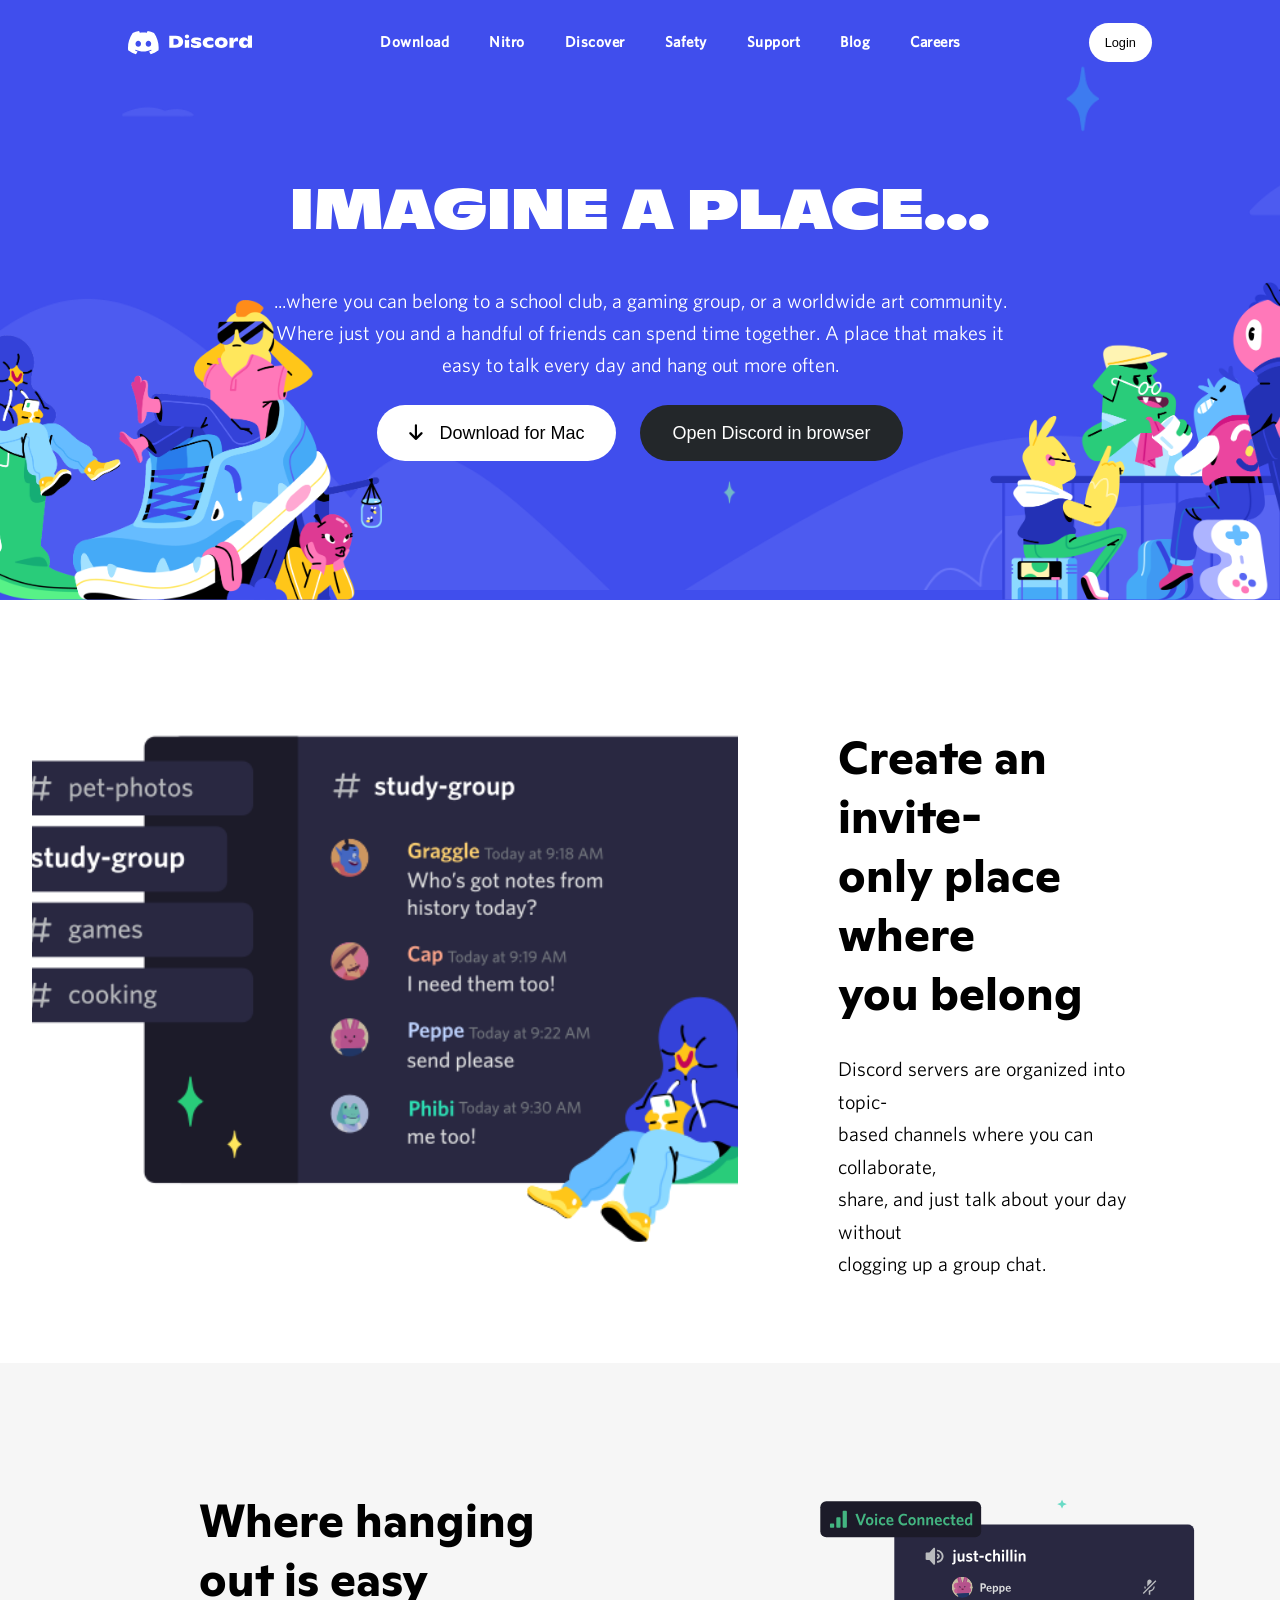
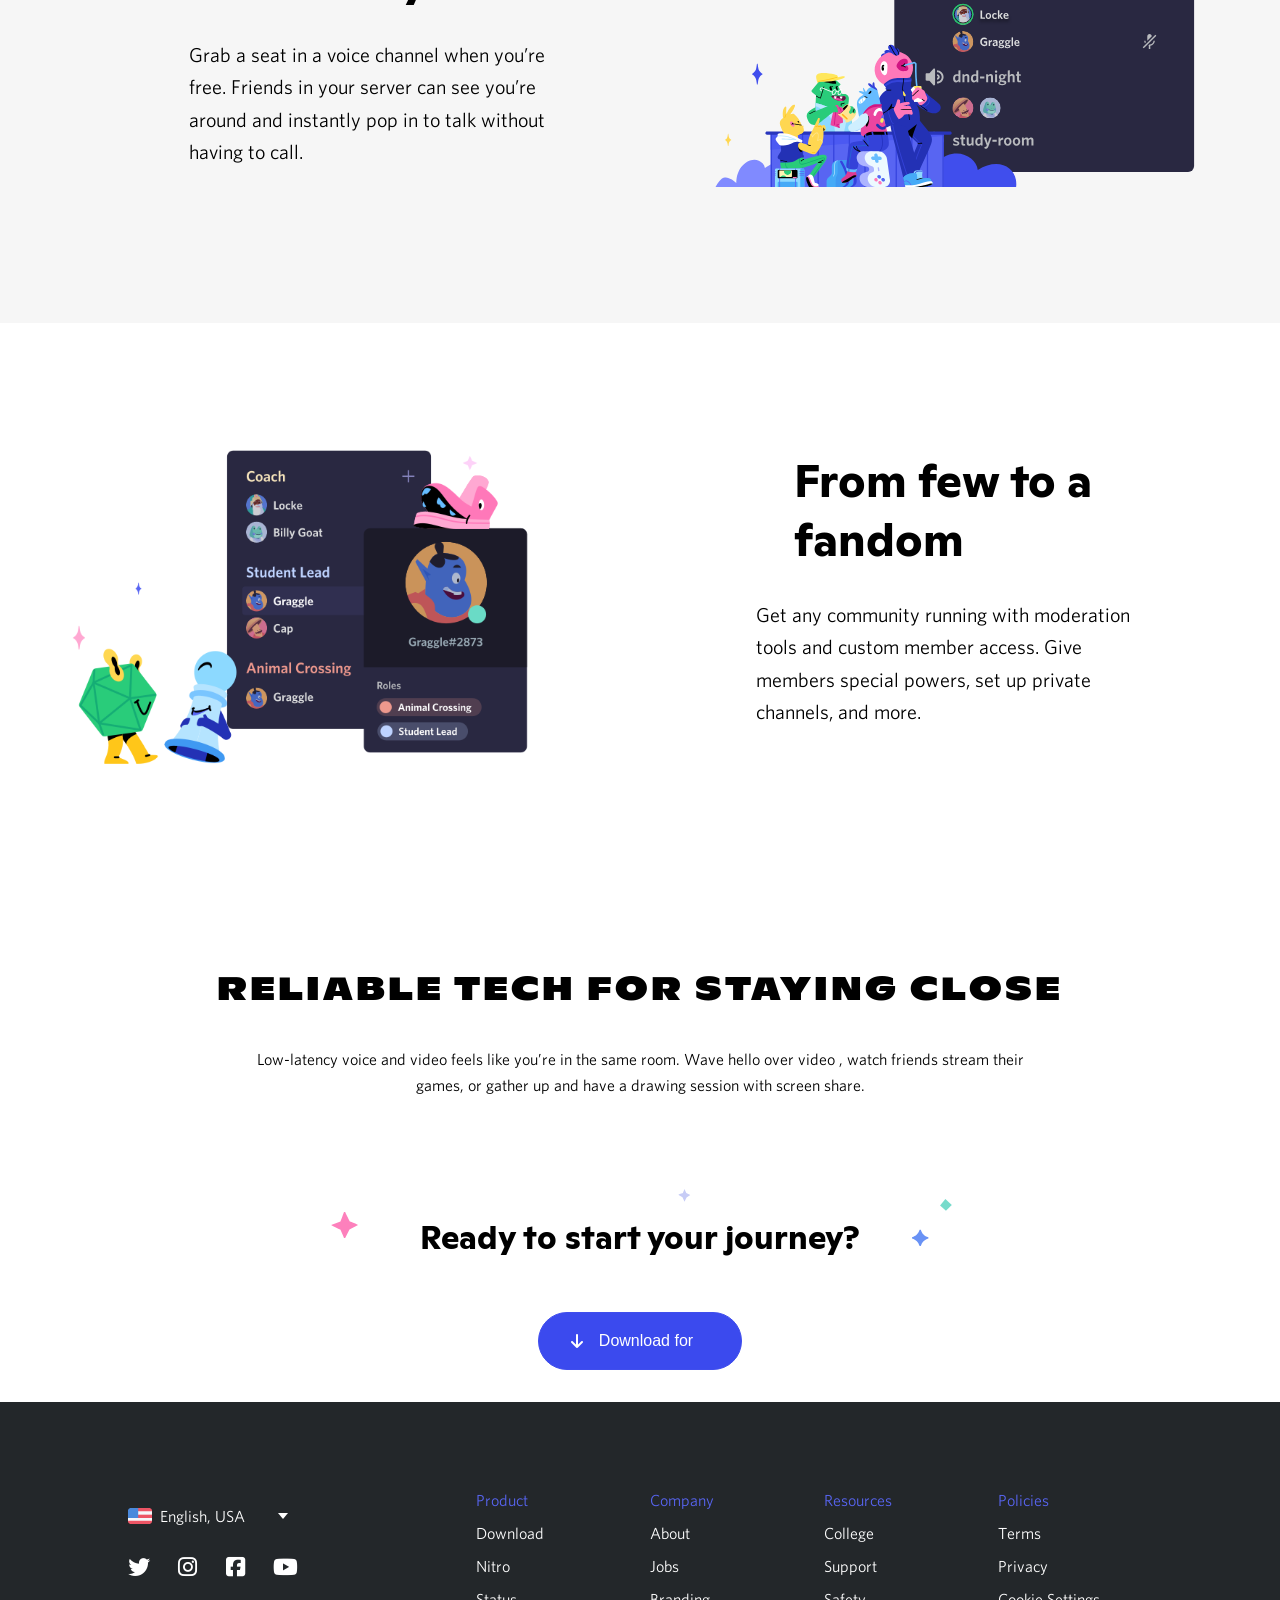
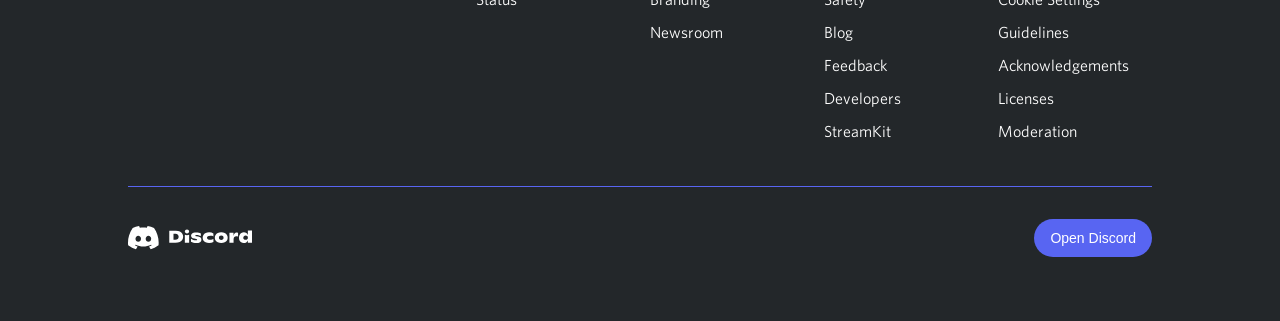
==== Discord-223193/index.html @ d3353022 "Add files via upload" ====
<!DOCTYPE html>
<html lang="es">
  <head>
    <meta charset="UTF-8" />
    <meta http-equiv="X-UA-Compatible" content="IE=edge" />
    <meta name="viewport" content="width=device-width, initial-scale=1.0" />
    <link rel="stylesheet" href="./css/style.css" />
    <link rel="stylesheet" href="./css/responsive.css" />
    <link rel="icon" href="./img/favicon.ico?v=2" />
    <link
      rel="stylesheet"
      href="https://cdnjs.cloudflare.com/ajax/libs/font-awesome/6.2.0/css/all.min.css"
      integrity="sha512-xh6O/CkQoPOWDdYTDqeRdPCVd1SpvCA9XXcUnZS2FmJNp1coAFzvtCN9BmamE+4aHK8yyUHUSCcJHgXloTyT2A=="
      crossorigin="anonymous"
      referrerpolicy="no-referrer"
    />
    <link
      rel="stylesheet"
      href="https://cdnjs.cloudflare.com/ajax/libs/animate.css/4.1.1/animate.min.css"
    />
    <link
      href="https://fonts.googleapis.com/icon?family=Material+Icons"
      rel="stylesheet"  
    />
    <title>Discord | Your Place to Talk and Hang Out</title>
  </head>

  <body>
    <div class="container">
      <nav class="navbar display-flex">
        <div class="logo">
          <svg width="124" height="34" viewBox="0 0 124 34" class="logo-3oeRIY">
            <g fill="white">
              <path
                d="M26.0015 6.9529C24.0021 6.03845 21.8787 5.37198 19.6623 5C19.3833 5.48048 19.0733 6.13144 18.8563 6.64292C16.4989 6.30193 14.1585 6.30193 11.8336 6.64292C11.6166 6.13144 11.2911 5.48048 11.0276 5C8.79575 5.37198 6.67235 6.03845 4.6869 6.9529C0.672601 12.8736 -0.41235 18.6548 0.130124 24.3585C2.79599 26.2959 5.36889 27.4739 7.89682 28.2489C8.51679 27.4119 9.07477 26.5129 9.55525 25.5675C8.64079 25.2265 7.77283 24.808 6.93587 24.312C7.15286 24.1571 7.36986 23.9866 7.57135 23.8161C12.6241 26.1255 18.0969 26.1255 23.0876 23.8161C23.3046 23.9866 23.5061 24.1571 23.7231 24.312C22.8861 24.808 22.0182 25.2265 21.1037 25.5675C21.5842 26.5129 22.1422 27.4119 22.7621 28.2489C25.2885 27.4739 27.8769 26.2959 30.5288 24.3585C31.1952 17.7559 29.4733 12.0212 26.0015 6.9529ZM10.2527 20.8402C8.73376 20.8402 7.49382 19.4608 7.49382 17.7714C7.49382 16.082 8.70276 14.7025 10.2527 14.7025C11.7871 14.7025 13.0425 16.082 13.0115 17.7714C13.0115 19.4608 11.7871 20.8402 10.2527 20.8402ZM20.4373 20.8402C18.9183 20.8402 17.6768 19.4608 17.6768 17.7714C17.6768 16.082 18.8873 14.7025 20.4373 14.7025C21.9717 14.7025 23.2271 16.082 23.1961 17.7714C23.1961 19.4608 21.9872 20.8402 20.4373 20.8402Z"
              ></path>
              <path
                d="M41.2697 9.86615H47.8585C49.4394 9.86615 50.7878 10.1141 51.8883 10.6101C52.9887 11.1061 53.8102 11.7881 54.3527 12.6715C54.8951 13.555 55.1741 14.5624 55.1741 15.7094C55.1741 16.8253 54.8952 17.8328 54.3217 18.7472C53.7482 19.6462 52.8803 20.3746 51.7178 20.9016C50.5554 21.4286 49.1139 21.6921 47.3935 21.6921H41.2697V9.86615ZM47.316 18.6852C48.3854 18.6852 49.2069 18.4217 49.7804 17.8793C50.3539 17.3523 50.6484 16.6083 50.6484 15.6939C50.6484 14.8414 50.3849 14.1594 49.8734 13.648C49.3619 13.1365 48.587 12.873 47.5485 12.873H45.4871V18.6852H47.316Z"
              ></path>
              <path
                d="M65.4362 21.6774C64.5217 21.4449 63.7003 21.1039 62.9718 20.6389V17.8335C63.5298 18.2675 64.2582 18.6085 65.1882 18.8875C66.1181 19.1665 67.0171 19.306 67.8851 19.306C68.288 19.306 68.598 19.2595 68.7995 19.151C69.001 19.0425 69.1095 18.9185 69.1095 18.7635C69.1095 18.593 69.0475 18.4535 68.939 18.345C68.8305 18.2365 68.6135 18.1435 68.288 18.0505L66.2576 17.6011C65.0952 17.3376 64.2737 16.9501 63.7777 16.4851C63.2818 16.0201 63.0493 15.3847 63.0493 14.6097C63.0493 13.9587 63.2663 13.3853 63.6847 12.9048C64.1187 12.4243 64.7232 12.0523 65.5137 11.7888C66.3041 11.5254 67.2186 11.3859 68.288 11.3859C69.2335 11.3859 70.1014 11.4789 70.8919 11.6959C71.6823 11.8973 72.3333 12.1608 72.8448 12.4708V15.1212C72.3178 14.8112 71.6979 14.5632 71.0159 14.3772C70.3184 14.1912 69.6055 14.0982 68.877 14.0982C67.823 14.0982 67.2961 14.2842 67.2961 14.6407C67.2961 14.8112 67.3736 14.9352 67.5441 15.0282C67.7146 15.1212 68.009 15.1987 68.443 15.2917L70.1324 15.6017C71.2329 15.7876 72.0543 16.1286 72.5968 16.6091C73.1393 17.0896 73.4028 17.787 73.4028 18.7325C73.4028 19.7555 72.9533 20.5769 72.0543 21.1659C71.1554 21.7704 69.8844 22.0648 68.2415 22.0648C67.2806 22.0338 66.3506 21.9098 65.4362 21.6774Z"
              ></path>
              <path
                d="M77.5891 21.3213C76.6281 20.8408 75.8842 20.2054 75.4037 19.3994C74.9077 18.5934 74.6752 17.679 74.6752 16.656C74.6752 15.6486 74.9232 14.7341 75.4347 13.9437C75.9462 13.1377 76.6901 12.5177 77.6666 12.0528C78.643 11.6033 79.821 11.3708 81.1849 11.3708C82.8743 11.3708 84.2693 11.7273 85.3852 12.4402V15.5246C84.9977 15.2611 84.5328 15.0286 84.0058 14.8736C83.4788 14.7031 82.9208 14.6256 82.3319 14.6256C81.2779 14.6256 80.472 14.8116 79.8675 15.1991C79.2785 15.5866 78.984 16.0826 78.984 16.7025C78.984 17.307 79.263 17.803 79.852 18.1905C80.4254 18.5779 81.2624 18.7794 82.3474 18.7794C82.9053 18.7794 83.4633 18.7019 84.0058 18.5314C84.5483 18.3609 85.0287 18.175 85.4162 17.927V20.9183C84.1762 21.6623 82.7348 22.0343 81.1074 22.0343C79.728 22.0343 78.5655 21.7863 77.5891 21.3213Z"
              ></path>
              <path
                d="M89.8041 21.3213C88.8276 20.8408 88.0837 20.2054 87.5722 19.3839C87.0607 18.5624 86.7972 17.648 86.7972 16.625C86.7972 15.6176 87.0607 14.7031 87.5722 13.9127C88.0837 13.1222 88.8276 12.5022 89.7886 12.0528C90.7495 11.6033 91.9119 11.3708 93.2464 11.3708C94.5794 11.3708 95.7418 11.5878 96.7028 12.0528C97.6637 12.5022 98.4077 13.1222 98.9192 13.9127C99.4306 14.7031 99.6786 15.6021 99.6786 16.625C99.6786 17.6325 99.4306 18.5624 98.9192 19.3839C98.4077 20.2054 97.6792 20.8563 96.7028 21.3213C95.7263 21.7863 94.5794 22.0343 93.2464 22.0343C91.9274 22.0343 90.7805 21.7863 89.8041 21.3213ZM94.9358 18.3299C95.3388 17.927 95.5558 17.369 95.5558 16.7025C95.5558 16.0206 95.3543 15.4936 94.9358 15.0906C94.5174 14.6876 93.9594 14.4861 93.2619 14.4861C92.5335 14.4861 91.9739 14.6876 91.5555 15.0906C91.1525 15.4936 90.9355 16.0206 90.9355 16.7025C90.9355 17.3845 91.137 17.927 91.5555 18.3299C91.9739 18.7484 92.5335 18.9499 93.2619 18.9499C93.9594 18.9344 94.5329 18.7329 94.9358 18.3299Z"
              ></path>
              <path
                d="M110.048 11.9901V15.6325C109.614 15.3535 109.056 15.214 108.374 15.214C107.475 15.214 106.777 15.493 106.297 16.0354C105.816 16.5779 105.568 17.4304 105.568 18.5773V21.6772H101.43V11.8196H105.491V14.966C105.708 13.819 106.08 12.9666 106.576 12.4241C107.072 11.8816 107.723 11.5872 108.513 11.5872C109.102 11.5872 109.614 11.7267 110.048 11.9901Z"
              ></path>
              <path
                d="M124 9.52563V21.6925H119.862V19.4761C119.505 20.3131 118.978 20.9486 118.265 21.3825C117.551 21.8165 116.667 22.0335 115.613 22.0335C114.683 22.0335 113.862 21.801 113.164 21.3515C112.467 20.9021 111.925 20.2666 111.553 19.4761C111.181 18.6702 110.995 17.7712 110.995 16.7793C110.979 15.7408 111.181 14.8109 111.599 13.9894C112.002 13.168 112.591 12.5325 113.335 12.0675C114.079 11.6025 114.931 11.37 115.892 11.37C117.861 11.37 119.18 12.2225 119.862 13.9429V9.52563H124ZM119.242 18.2517C119.66 17.8487 119.877 17.3062 119.877 16.6553C119.877 16.0198 119.676 15.5083 119.257 15.1209C118.839 14.7334 118.281 14.5319 117.582 14.5319C116.884 14.5319 116.326 14.7334 115.908 15.1364C115.489 15.5393 115.288 16.0508 115.288 16.7018C115.288 17.3527 115.489 17.8642 115.908 18.2672C116.326 18.6702 116.869 18.8717 117.566 18.8717C118.265 18.8717 118.823 18.6702 119.242 18.2517Z"
              ></path>
              <path
                d="M58.9885 12.4091C60.1772 12.4091 61.1429 11.5416 61.1429 10.4717C61.1429 9.40164 60.1772 8.5343 58.9885 8.5343C57.7981 8.5343 56.8341 9.40164 56.8341 10.4717C56.8341 11.5416 57.7981 12.4091 58.9885 12.4091Z"
              ></path>
              <path
                d="M61.1429 13.741C59.8254 14.3144 58.1825 14.3299 56.8341 13.741V21.6921H61.1429V13.741Z"
              ></path>
            </g>
          </svg>
        </div>

        <div class="menu">
          <div class="display-flex space-between for-mobile"></div>
        </div>

        <div>
          <ul>
            <li><a href="">Download</a></li>
            <li><a href="">Nitro</a></li>
            <li><a href="">Discover</a></li>
            <li><a href="">Safety</a></li>
            <li><a href="./pages/support.html">Support</a></li>
            <li><a href="">Blog</a></li>
            <li><a href="">Careers</a></li>
          </ul>
        </div>

        <div class="wrapper">
          <a class="" href="https://discord.com/login">
            <button class="discord">Login</button></a
          >
        </div>
      </nav>

      <div class="section1">
        <h1>IMAGINE A PLACE...</h1>
        <i class="fa-arrow-down-to-bracket"></i>

        <p style="align-content: flex-end">
          ...where you can belong to a school club, a gaming group, or a
          worldwide art community. Where just you and a handful of friends can
          spend time together. A place that makes it easy to talk every day and
          hang out more often.
        </p>
        <div class="buttons">
          <button class="download-button main-btn">
            <i class="fa-solid fa-arrow-down"></i> Download for Mac
          </button>
          <a href="https://discord.com/app">
            <button class="browser-button">Open Discord in browser</button>
          </a>
        </div>

        <div class="shoe">
          <img src="./img/left.png" alt="" />
        </div>
        <div class="dino">
          <img src="./img/friends.png" alt="" />
        </div>
      </div>
    </div>

    <div class="container2 wow animate__animated animate__fadeInUp">
      <div id="studygroup">
        <img src="./img/container2.png" alt="" />
        <div></div>
        <div class="box2">
          <h2>
            Create an invite- <br />
            only place where <br />
            you belong
          </h2>
          <p>
            Discord servers are organized into topic- <br />
            based channels where you can collaborate, <br />
            share, and just talk about your day without <br />
            clogging up a group chat.
          </p>
        </div>
      </div>
    </div>

    <div class="container3" id="hang-out">
      <div id="studygroup">
        <div class="box2 wow animate__animated animate__fadeInUp">
          <h2>
            Where hanging <br />
            out is easy
          </h2>
          <p>
            Grab a seat in a voice channel when you’re <br />
            free. Friends in your server can see you’re <br />
            around and instantly pop in to talk without <br />
            having to call.
          </p>
        </div>
        <div  class="container2 wow animate__animated animate__fadeInUp">
          <img src="./img/container3.svg" alt="" />
        </div>
      </div>
    </div>



    <div class="container4">

      <div id="studygroup">
  <div class="container2 wow animate__animated animate__fadeInUp">
        <img src="./img/container4.png" alt="" />
      </div>
      <div class="box2 wow animate__animated animate__fadeInUp">
        <h2>
          From few to a <br />
          fandom
        </h2>
        <p>
          Get any community running with moderation <br />
          tools and custom member access. Give <br />
          members special powers, set up private <br />
          channels, and more.
        </p>
      </div>
      </div>
    
    </div>
    <div class="container5">
      <div class="box5 wow animate__animated animate__fadeInUp">
        <h1>RELIABLE TECH FOR STAYING CLOSE</h1>
        <p>
          Low-latency voice and video feels like you’re in the same room. Wave
          hello over video , watch friends stream their<br />
          games, or gather up and have a drawing session with screen share.
        </p>
        <img src="./img/container5.svg" alt="" />
      </div>
      <div class="box6">
        <div class="stars-container">
          <img src="./img/stars1.svg" />
        </div>
        <h1>Ready to start your journey?</h1>
        <button class="download-button bottom-btn" onclick="download(Name)">
          <i class="fa-solid fa-arrow-down"></i> Download for
          <span class="deviceName"></span>
        </button>
      </div>
    </div>

    <!-- Footer -->
    <!-------------------------------------------------------------->
    <footer>
      <div class="footer-nav">
        <div class="socials">
          <div class="dropdown">
            <div class="select">
              <span class="selected"
                ><img src="img/Flag-logo.png" />English, USA</span
              >
              <div class="caret"></div>
            </div>
            <ul class="menu">
              <li value="Bulgarian">
                <img src="img/country-icon/bulgaria.png" />български
              </li>
              <li value="Czech">
                <img src="img/country-icon/chez.png" />Čeština
              </li>
              <li value="Danish">
                <img src="img/country-icon/denmark.png" />Dansk
              </li>
              <li value="German">
                <img src="img/country-icon/germany.png" />Deutsch
              </li>
              <li value="Greek">
                <img src="img/country-icon/greece.png" />Ελληνικά
              </li>
              <li value="English" class="active">
                <img src="img/Flag-logo.png" />English, USA
              </li>
              <li value="Spanish">
                <img src="img/country-icon/spain.png" />Español
              </li>
              <li value="Finnish">
                <img src="img/country-icon/finland.png" />Suomi
              </li>
              <li value="French">
                <img src="img/country-icon/france.png" />Français
              </li>
              <li value="Hindi">
                <img src="img/country-icon/india.png" />हिंदी
              </li>
              <li value="Croatian">
                <img src="img/country-icon/croatia.png" />Hrvatski
              </li>
              <li value="Hungarian">
                <img src="img/country-icon/hungary.png" />Magyar
              </li>
              <li value="Italian">
                <img src="img/country-icon/italy.png" />Italiano
              </li>
              <li value="Japanese">
                <img src="img/country-icon/japan.png" />日本語
              </li>
              <li value="Korean">
                <img src="img/country-icon/korea.png" />한국어
              </li>
              <li value="Lithuanian">
                <img src="img/country-icon/lithuanian.png" />Lietuviškai
              </li>
              <li value="Dutch">
                <img src="img/country-icon/netherlands.png" />Nederlands
              </li>
              <li value="Norwegian">
                <img src="img/country-icon/Norwegian.png" />Norwegian
              </li>
              <li value="Polish">
                <img src="img/country-icon/Polish.png" />Polski
              </li>
              <li value="Brazilian Portuguese">
                <img src="img/country-icon/brazil.png" />Português do Brasil
              </li>
              <li value="Romanian">
                <img src="img/country-icon/romania.png" />Română
              </li>
              <li value="Russian">
                <img src="img/country-icon/russia.png" />Русский
              </li>
              <li value="Swedish">
                <img src="img/country-icon/sweeden.png" />Svenska
              </li>
              <li value="Thai">
                <img src="img/country-icon/thailand.png" />ไทย
              </li>
              <li value="Turkish">
                <img src="img/country-icon/turkey.png" />Türkçe
              </li>
              <li value="Ukrainian">
                <img src="img/country-icon/ukraine.png" />Українська
              </li>
              <li value="Vietnamese">
                <img src="img/country-icon/Vietnamese.png" />Tiếng Việt
              </li>
              <li value="Simplified Chinese">
                <img src="img/country-icon/china.png" />中文
              </li>
              <li value="Traditional Chinese">
                <img src="img/country-icon/china.png" />繁體中文
              </li>
            </ul>
          </div>
          <div class="links">
            <a href="https://twitter.com/" target="_blank"
              ><i class="fa-brands fa-twitter"></i
            ></a>
            <a href="https://instagram.com/" target="_blank"
              ><i class="fa-brands fa-instagram"></i
            ></a>
            <a href="https://facebook.com/" target="_blank"
              ><i class="fa-brands fa-square-facebook"></i
            ></a>
            <a href="https://youtube.com/" target="_blank"
              ><i class="fa-brands fa-youtube"></i
            ></a>
          </div>
        </div>
        <div class="space"></div>
        <div class="column">
          <h5>Product</h5>
          <a href="./download.html">Download</a>
          <a href="#">Nitro</a>
          <a href="#">Status</a>
        </div>
        <div class="column">
          <h5>Company</h5>
          <a href="#">About</a>
          <a href="#">Jobs</a>
          <a href="#">Branding</a>
          <a href="#">Newsroom</a>
        </div>
        <div class="column">
          <h5>Resources</h5>
          <a href="#">College</a>
          <a href="#">Support</a>
          <a href="#">Safety</a>
          <a href="#">Blog</a>
          <a href="#">Feedback</a>
          <a href="#">Developers</a>
          <a href="#">StreamKit</a>
        </div>
        <div class="column">
          <h5>Policies</h5>
          <a href="#">Terms</a>
          <a href="#">Privacy</a>
          <a href="#">Cookie Settings</a>
          <a href="#">Guidelines</a>
          <a href="#">Acknowledgements</a>
          <a href="#">Licenses</a>
          <a href="#">Moderation</a>
        </div>
      </div>
      <div class="footer-bar">
        <svg width="124" height="34" viewBox="0 0 124 34" class="logo-TA52YN">
          <g fill="currentColor">
            <path
              d="M26.0015 6.9529C24.0021 6.03845 21.8787 5.37198 19.6623 5C19.3833 5.48048 19.0733 6.13144 18.8563 6.64292C16.4989 6.30193 14.1585 6.30193 11.8336 6.64292C11.6166 6.13144 11.2911 5.48048 11.0276 5C8.79575 5.37198 6.67235 6.03845 4.6869 6.9529C0.672601 12.8736 -0.41235 18.6548 0.130124 24.3585C2.79599 26.2959 5.36889 27.4739 7.89682 28.2489C8.51679 27.4119 9.07477 26.5129 9.55525 25.5675C8.64079 25.2265 7.77283 24.808 6.93587 24.312C7.15286 24.1571 7.36986 23.9866 7.57135 23.8161C12.6241 26.1255 18.0969 26.1255 23.0876 23.8161C23.3046 23.9866 23.5061 24.1571 23.7231 24.312C22.8861 24.808 22.0182 25.2265 21.1037 25.5675C21.5842 26.5129 22.1422 27.4119 22.7621 28.2489C25.2885 27.4739 27.8769 26.2959 30.5288 24.3585C31.1952 17.7559 29.4733 12.0212 26.0015 6.9529ZM10.2527 20.8402C8.73376 20.8402 7.49382 19.4608 7.49382 17.7714C7.49382 16.082 8.70276 14.7025 10.2527 14.7025C11.7871 14.7025 13.0425 16.082 13.0115 17.7714C13.0115 19.4608 11.7871 20.8402 10.2527 20.8402ZM20.4373 20.8402C18.9183 20.8402 17.6768 19.4608 17.6768 17.7714C17.6768 16.082 18.8873 14.7025 20.4373 14.7025C21.9717 14.7025 23.2271 16.082 23.1961 17.7714C23.1961 19.4608 21.9872 20.8402 20.4373 20.8402Z"
            ></path>
            <path
              d="M41.2697 9.86615H47.8585C49.4394 9.86615 50.7878 10.1141 51.8883 10.6101C52.9887 11.1061 53.8102 11.7881 54.3527 12.6715C54.8951 13.555 55.1741 14.5624 55.1741 15.7094C55.1741 16.8253 54.8952 17.8328 54.3217 18.7472C53.7482 19.6462 52.8803 20.3746 51.7178 20.9016C50.5554 21.4286 49.1139 21.6921 47.3935 21.6921H41.2697V9.86615ZM47.316 18.6852C48.3854 18.6852 49.2069 18.4217 49.7804 17.8793C50.3539 17.3523 50.6484 16.6083 50.6484 15.6939C50.6484 14.8414 50.3849 14.1594 49.8734 13.648C49.3619 13.1365 48.587 12.873 47.5485 12.873H45.4871V18.6852H47.316Z"
            ></path>
            <path
              d="M65.4362 21.6774C64.5217 21.4449 63.7003 21.1039 62.9718 20.6389V17.8335C63.5298 18.2675 64.2582 18.6085 65.1882 18.8875C66.1181 19.1665 67.0171 19.306 67.8851 19.306C68.288 19.306 68.598 19.2595 68.7995 19.151C69.001 19.0425 69.1095 18.9185 69.1095 18.7635C69.1095 18.593 69.0475 18.4535 68.939 18.345C68.8305 18.2365 68.6135 18.1435 68.288 18.0505L66.2576 17.6011C65.0952 17.3376 64.2737 16.9501 63.7777 16.4851C63.2818 16.0201 63.0493 15.3847 63.0493 14.6097C63.0493 13.9587 63.2663 13.3853 63.6847 12.9048C64.1187 12.4243 64.7232 12.0523 65.5137 11.7888C66.3041 11.5254 67.2186 11.3859 68.288 11.3859C69.2335 11.3859 70.1014 11.4789 70.8919 11.6959C71.6823 11.8973 72.3333 12.1608 72.8448 12.4708V15.1212C72.3178 14.8112 71.6979 14.5632 71.0159 14.3772C70.3184 14.1912 69.6055 14.0982 68.877 14.0982C67.823 14.0982 67.2961 14.2842 67.2961 14.6407C67.2961 14.8112 67.3736 14.9352 67.5441 15.0282C67.7146 15.1212 68.009 15.1987 68.443 15.2917L70.1324 15.6017C71.2329 15.7876 72.0543 16.1286 72.5968 16.6091C73.1393 17.0896 73.4028 17.787 73.4028 18.7325C73.4028 19.7555 72.9533 20.5769 72.0543 21.1659C71.1554 21.7704 69.8844 22.0648 68.2415 22.0648C67.2806 22.0338 66.3506 21.9098 65.4362 21.6774Z"
            ></path>
            <path
              d="M77.5891 21.3213C76.6281 20.8408 75.8842 20.2054 75.4037 19.3994C74.9077 18.5934 74.6752 17.679 74.6752 16.656C74.6752 15.6486 74.9232 14.7341 75.4347 13.9437C75.9462 13.1377 76.6901 12.5177 77.6666 12.0528C78.643 11.6033 79.821 11.3708 81.1849 11.3708C82.8743 11.3708 84.2693 11.7273 85.3852 12.4402V15.5246C84.9977 15.2611 84.5328 15.0286 84.0058 14.8736C83.4788 14.7031 82.9208 14.6256 82.3319 14.6256C81.2779 14.6256 80.472 14.8116 79.8675 15.1991C79.2785 15.5866 78.984 16.0826 78.984 16.7025C78.984 17.307 79.263 17.803 79.852 18.1905C80.4254 18.5779 81.2624 18.7794 82.3474 18.7794C82.9053 18.7794 83.4633 18.7019 84.0058 18.5314C84.5483 18.3609 85.0287 18.175 85.4162 17.927V20.9183C84.1762 21.6623 82.7348 22.0343 81.1074 22.0343C79.728 22.0343 78.5655 21.7863 77.5891 21.3213Z"
            ></path>
            <path
              d="M89.8041 21.3213C88.8276 20.8408 88.0837 20.2054 87.5722 19.3839C87.0607 18.5624 86.7972 17.648 86.7972 16.625C86.7972 15.6176 87.0607 14.7031 87.5722 13.9127C88.0837 13.1222 88.8276 12.5022 89.7886 12.0528C90.7495 11.6033 91.9119 11.3708 93.2464 11.3708C94.5794 11.3708 95.7418 11.5878 96.7028 12.0528C97.6637 12.5022 98.4077 13.1222 98.9192 13.9127C99.4306 14.7031 99.6786 15.6021 99.6786 16.625C99.6786 17.6325 99.4306 18.5624 98.9192 19.3839C98.4077 20.2054 97.6792 20.8563 96.7028 21.3213C95.7263 21.7863 94.5794 22.0343 93.2464 22.0343C91.9274 22.0343 90.7805 21.7863 89.8041 21.3213ZM94.9358 18.3299C95.3388 17.927 95.5558 17.369 95.5558 16.7025C95.5558 16.0206 95.3543 15.4936 94.9358 15.0906C94.5174 14.6876 93.9594 14.4861 93.2619 14.4861C92.5335 14.4861 91.9739 14.6876 91.5555 15.0906C91.1525 15.4936 90.9355 16.0206 90.9355 16.7025C90.9355 17.3845 91.137 17.927 91.5555 18.3299C91.9739 18.7484 92.5335 18.9499 93.2619 18.9499C93.9594 18.9344 94.5329 18.7329 94.9358 18.3299Z"
            ></path>
            <path
              d="M110.048 11.9901V15.6325C109.614 15.3535 109.056 15.214 108.374 15.214C107.475 15.214 106.777 15.493 106.297 16.0354C105.816 16.5779 105.568 17.4304 105.568 18.5773V21.6772H101.43V11.8196H105.491V14.966C105.708 13.819 106.08 12.9666 106.576 12.4241C107.072 11.8816 107.723 11.5872 108.513 11.5872C109.102 11.5872 109.614 11.7267 110.048 11.9901Z"
            ></path>
            <path
              d="M124 9.52563V21.6925H119.862V19.4761C119.505 20.3131 118.978 20.9486 118.265 21.3825C117.551 21.8165 116.667 22.0335 115.613 22.0335C114.683 22.0335 113.862 21.801 113.164 21.3515C112.467 20.9021 111.925 20.2666 111.553 19.4761C111.181 18.6702 110.995 17.7712 110.995 16.7793C110.979 15.7408 111.181 14.8109 111.599 13.9894C112.002 13.168 112.591 12.5325 113.335 12.0675C114.079 11.6025 114.931 11.37 115.892 11.37C117.861 11.37 119.18 12.2225 119.862 13.9429V9.52563H124ZM119.242 18.2517C119.66 17.8487 119.877 17.3062 119.877 16.6553C119.877 16.0198 119.676 15.5083 119.257 15.1209C118.839 14.7334 118.281 14.5319 117.582 14.5319C116.884 14.5319 116.326 14.7334 115.908 15.1364C115.489 15.5393 115.288 16.0508 115.288 16.7018C115.288 17.3527 115.489 17.8642 115.908 18.2672C116.326 18.6702 116.869 18.8717 117.566 18.8717C118.265 18.8717 118.823 18.6702 119.242 18.2517Z"
            ></path>
            <path
              d="M58.9885 12.4091C60.1772 12.4091 61.1429 11.5416 61.1429 10.4717C61.1429 9.40164 60.1772 8.5343 58.9885 8.5343C57.7981 8.5343 56.8341 9.40164 56.8341 10.4717C56.8341 11.5416 57.7981 12.4091 58.9885 12.4091Z"
            ></path>
            <path
              d="M61.1429 13.741C59.8254 14.3144 58.1825 14.3299 56.8341 13.741V21.6921H61.1429V13.741Z"
            ></path>
          </g>
        </svg>
        <a href="https://discord.com/channels/@me">Open Discord</a>
      </div>
    </footer>
    <script
      src="https://cdnjs.cloudflare.com/ajax/libs/wow/1.1.2/wow.min.js"
      integrity="sha512-Eak/29OTpb36LLo2r47IpVzPBLXnAMPAVypbSZiZ4Qkf8p/7S/XRG5xp7OKWPPYfJT6metI+IORkR5G8F900+g=="
      crossorigin="anonymous"
      referrerpolicy="no-referrer"
    ></script>
    <script>
      new WOW().init();
    </script>
    <script src="js/script.js"></script>
  </body>
</html>
---- Discord-223193/css/style.css ----
@import url("https://fonts.googleapis.com/css2?family=Montserrat:wght@900&display=swap");

@font-face {
  font-family: "Ginto Nord";
  src: url(../fonts/Ginto\ Nord.ttf);
}

@font-face {
  font-family: "Whitney Regular";
  src: url(../fonts/Whitney\ Regular.ttf);
}

@font-face {
  font-family: "Whitney Medium";
  src: url(../fonts/Whitney\ Medium.ttf);
}

@font-face {
  font-family: "Whitney Bold";
  src: url(../fonts/Whitney\ Bold.ttf);
}

* {
  margin: 0;
  padding: 0;
  font-family: "Whitney", Helvetica Neue, "Helvetica", Arial, sans-serif;
  box-sizing: border-box;
}

html,
body {
  height: 100%;
  width: 100%;
}

body {
  transition: 1.5s;
}
p{
  font-family: 'Source Sans Pro', sans-serif;
  
}


.night-toggle {
  width: 33px;
  right: 25px;
  position: sticky;
  padding-left: 25px;
}

.night-toggle:hover {
  cursor: pointer;
}

.moon {
  background-color: transparent;
  box-shadow: -6px 1px 0 3px #f4fcfc;
  border-left: 3px solid #3a4042;
  border-radius: 50%;
  width: 30px;
  height: 20px;
  margin-left: 8px;
  margin-top: 0px;
  transition: 2s;
}

.sun {
  background-color: #fdd462;
  box-shadow: 2px 0px 0px 1px #D19C29;
  border-radius: 50%;
  width: 26px;
  height: 26px;
  transition: 2s;
}

/* Header Section */
.navbox {
  height: 70px;
  display: flex;
  justify-content: center;
}

.box1 {
  display: flex;
  justify-content: center;
  align-items: center;
  font-family: Whitney, Helvetica Neue, Helvetica, Arial, sans-serif;
  gap: 16px;
}

.box1 img {
  height: 36px;
}

.box1 p {
  font-weight: 500;
  font-size: 15px;
}

.box1 span {
  font-weight: 400;
}

.read {
  border-radius: 40px;
  font-size: 0.8rem;
  padding: 10px 14px;
  background: #3b4aee;
  color: white;
  border: 1px solid #404eed;
  outline: none;
  cursor: pointer;
}

.read:hover {
  box-shadow: 0px 4px 5px 0px rgba(176, 174, 174, 0.71);
  transition: 0.2s;
  transition-timing-function: ease-in-out;
}

/* Container Section */
.container {
  background: #404eed;
  height: 600px;
  position: relative;
  width: 100%;
  z-index: 1;
}
.container1 {
  background: #23272a;
  height: 740px;
  position: relative;
  width: 100%;
  z-index: 1;
}
.stars-container {
  display: flex;
  justify-content: center;
  flex-flow: column;
  position: absolute;
  width: 100%;
  margin: auto 0px;
}
.stars-container img {
  width: 50%;
  margin: auto;
  margin-top: -15px;
}

.nav_content{
  background-color: transparent;
  position: relative;
  /* height: 90vw; */
  height: 59vh;
  display: flex;
  animation: scrollbtn .3s;
}
.content1{
  background-color: transparent;
  position: relative;
  height: 82.3vh;
  width: 50%;
  display: flex;
  flex-direction: column;
}
.content2{
  background-color: transparent;
  position: relative;
  height: 82.3vh;
  width: 50%;
}
.title_nav{
  width: 450px;
  position: relative;
  top: 22%;
  left: 21%;
}
.title_nav h2{
  font-family: "Montserrat", sans-serif;
  font-size: 3.7rem;
  color: white;
}
.title_nav h3{
  font-family: Whitney, Helvetica Neue, Helvetica, Arial, sans-serif;
  font-size: 1.3rem;
  width: 580px;
  color: white;
  margin-top: 30px;
}
.nav_buttons{
  background-color: transparent;
  position: relative;
  height: 15vh;
  display: flex;
  flex-direction: row;
  /* width: 20vw; */
  position: relative;
  top: 27%;
  left: 20.7%;
}
.for_windows{
  height: 6vh;
  border-radius: 20px;
  padding:15px ;
  background-color: #5865f2;
  border: none;
}
.for_windows_links{
  text-decoration: none;
  font-size: 1.3rem;
  color: white;
  font-family:  Whitney, Helvetica Neue, Helvetica, Arial, sans-serif;
  font-weight: 400;
}
.nv_btn_h3{
  margin-top: 2%;
  color: white;
  font-weight: 100;
}

.ios_container{
  background-color: #f6f6f6;
  height: 600px;
  width: 35%;
  position: relative;
  top: 45%;
  left: 14%;
  margin-bottom: 5%;
  border-radius: 15px;
  /* display: flex; */
  flex-direction: column;
  overflow: hidden;
}
.ios_title{
  font-family: Whitney, Helvetica Neue, Helvetica, Arial, sans-serif;
  font-weight: 700;
  position: relative;
  top: 11%;
  left: 45%;
}
.for_ios{
  height: 57px;
  width: 150px;
  color: white;
  background-color: black;
  /* text-decoration: none; */
  border-radius: 20px;
  position: relative;
  top: 13%;
  left: 36.5%;
}
.for_ios_link{
  text-decoration: none;
  font-size: 1.3rem;
  color: white;
  font-family:  Whitney, Helvetica Neue, Helvetica, Arial, sans-serif;
  font-weight: 200;
}

.ios_img{
  width: 75%;
  position: relative;
  top: 28%;
  left: 13%;
}

.android_container{
  background-color: #f6f6f6;
  height: 600px;
  width: 35%;
  position: relative;
  top: -15%;
  left: 51.5%;
  margin-bottom: 0%;
  border-radius: 15px;
  /* display: flex; */
  flex-direction: column;
  overflow: hidden;
}
.and_title{
  font-family: Whitney, Helvetica Neue, Helvetica, Arial, sans-serif;
  font-weight: 700;
  position: relative;
  top: 11%;
  left: 40%;
}
.for_and{
  height: 57px;
  width: 150px;
  color: white;
  background-color: black;
  /* text-decoration: none; */
  border-radius: 20px;
  position: relative;
  top: 14%;
  left: 37.7%;
}

.and_img{
  width: 75%;
  position: relative;
  top: 28%;
  left: 13%;
}

.linux_container{
  background-color: #f6f6f6;
  height: 600px;
  width: 35%;
  position: relative;
  top: -44%;
  left: 14%;
  margin-bottom: 5%;
  border-radius: 15px;
  /* display: flex; */
  flex-direction: column;
  overflow: hidden;
}

.linux_title{
  font-family: Whitney, Helvetica Neue, Helvetica, Arial, sans-serif;
  font-weight: 700;
  position: relative;
  top: 11%;
  left: 40%;
}

.for_linux{
  height: 57px;
  width: 150px;
  color: white;
  background-color: black;
  /* text-decoration: none; */
  border-radius: 20px;
  position: relative;
  top: -32%;
  left: 34.5%;
  z-index: 10;
}
.linux_img{
  width: 65%;
  position: relative;
  top: 37%;
  left: -10%;
}

.mac_container{
  background-color: #f6f6f6;
  height: 600px;
  width: 35%;
  position: relative;
  top: -104%;
  left: 51.5%;
  margin-bottom: 5%;
  border-radius: 15px;
  /* display: flex; */
  flex-direction: column;
  overflow: hidden;
}
.mac_title{
  font-family: Whitney, Helvetica Neue, Helvetica, Arial, sans-serif;
  font-weight: 700;
  position: relative;
  top: 11%;
  left: 44%;
}
.for_mac{
  height: 57px;
  width: 150px;
  color: white;
  background-color: black;
  /* text-decoration: none; */
  border-radius: 20px;
  position: relative;
  top: 14%;
  left: 36%;
  z-index: 10;
}
.mac_img{
  width: 75%;
  position: relative;
  top: 32%;
  left: 10%;
}

.public_test_container{
  background-color: #f6f6f6;
  height: 320px;
  width: 35%;
  position: relative;
  top: -144%;
  left: 14%;
  margin-bottom: 5%;
  border-radius: 15px;
  /* display: flex; */
  flex-direction: column;
  overflow: hidden;
}
.public_test_container h2{
  font-family: 'Playfair Display', serif;;
  font-size: 2.4rem;
  position: relative;
  top: 10%;
  left: 5%;
}
.public_test_container p{
  font-family: Whitney, Helvetica Neue, Helvetica, Arial, sans-serif;
  font-size: 1.3rem;
  position: relative;
  top: 18%;
  left: 5%;
}
.public_test_btn{
  position: relative;
  top: 25%;
  left: 5%;
}
.pt_btn{
  height: 7vh;
  width: 17vw;
  font-family: Whitney, Helvetica Neue, Helvetica, Arial, sans-serif;
  font-size: 1.3rem;
  padding: 10px;
  border-radius: 15px;
  color: white;
  background-color: black;
  cursor: pointer;
}

.footer_downloads{
  background-color: #23272a;
  position: relative;
  top: -140%;
  height: 50vh;
  display: flex;
  flex-direction: row;
}

.footer_title_row1{
  background-color: transparent;
  position: relative;
  top: 10%;
  left: 7%;
  height: 40vh;
  width: 20vw;
}
.imagine{
  font-family: "Montserrat", sans-serif;
  width: 250px;
  font-size: 2.4rem;
  color: #5865f2;
  position: relative;
  left: 10%;
}
.sozial{
  background-color: transparent;
  position: relative;
  left: 10%;
  height: 7vh;
  width: 50%;
  display: flex;
  flex-direction: row;
  justify-content: space-between;
  margin-top: 20px;
}
.sozial a,.social i{
  font-size: 30px;
  color: white;
}
.footer_title_row2{
  background-color: transparent;
  position: relative;
  top: 10%;
  left: 12%;
  height: 40vh;
  width: 16vw;
}
.row_1_title{
  font-size: 22px;
  font-family:Whitney, Helvetica Neue, Helvetica, Arial, sans-serif;
  color: #5865f2;
}
.row_2_title{
  font-size: 22px;
  font-family:Whitney, Helvetica Neue, Helvetica, Arial, sans-serif;
  color: #5865f2;
}
.row_3_title{
  font-size: 22px;
  font-family:Whitney, Helvetica Neue, Helvetica, Arial, sans-serif;
  color: #5865f2;
}
.r1_content{
  list-style: none;
  display: flex;
  flex-direction: column;
  margin-top: 10%;
  justify-content: space-between;
  height: 12vh;
  color:white ;
}
.r2_content{
  list-style: none;
  display: flex;
  flex-direction: column;
  margin-top: 10%;
  justify-content: space-between;
  height: 17vh;
  color:white ;
}
.r3_content{
  list-style: none;
  display: flex;
  flex-direction: column;
  margin-top: 10%;
  justify-content: space-between;
  height: 33vh;
  color:white ;
}
.hor_line{
  color:#5865f2 ;
}
.container:before {
  content: "";
  height: 590px;
  width: 100%;
  background: url(../img/clouds.png) no-repeat center center/cover;
  z-index: -1;
  opacity: 0.6;
  position: absolute;
}


nav {
  display: flex;
  justify-content: space-evenly;
  align-items: center;
  padding: 20px;
    margin-bottom: 2rem;
}

nav ul, .wrapper {
  display: flex;
}

nav ul li {
  list-style: none;
}

nav ul li a {
  letter-spacing: 0.5px;
  text-decoration: none;
  color: white;
  font-size: 15px;
  font-family: "Whitney Medium";
  font-weight: 600;
  padding: 10px;
  margin: 10px;
}

nav ul li a:hover {
  text-decoration: underline;
  text-decoration-thickness: 10%;
}
.elements-nav{
    margin-right:20px;
    color: #fff;
    
}
.elements-nav:hover{
  font-weight: 600;
  transition: ease-in-out;
  text-shadow: 0 0 5px #6b6b7d;
  text-decoration: underline;
}

.wrapper {
  align-items: center;
}

.hidden{
  all:unset;
  background-color: #3b4aee;
  color:white;
  padding:10px;
  width:100%;
  text-align: center;
  border-radius: 15px;
  display:none;
  align-items: center;
  justify-content: center;
  margin-top: 160px;
}
.hidden:hover{
  -webkit-transform: scale(1.05);
  -moz-transform: scale(1.05);
  transform: scale(1.05);
}
.hidden svg{
  color:white;
  width:20px;
  margin-right: 10px;
}

.logo {
  margin-top: 6px;
  cursor: pointer;
}

.logo img {
  height: 37px;
}

.discord {
  border-radius: 40px;
  padding: 12px 16px;
  background-color: white;
  font-size: 0.8rem;
  border: 00;
  outline: none;
  cursor: pointer;
}

.discord:hover {
  box-shadow: 0px 4px 5px 0px rgba(44, 43, 43, 0.71);
  transition: 0.2s;
  transition-timing-function: ease;
  color: #6773ed;
}

.section1 {
  display: flex;
  flex-direction: column;
  justify-content: center;
  width: 60%;
  margin: auto;
  height: 350px;
  color: white;
  align-items: center;
}

.section1 h1 {
  margin-top: 50px;
  text-align: center;
  font-family: "Ginto Nord";
  font-size: 3.5rem;
  font-weight: 900;
}

.section1 p {
  font-family: "Whitney Regular";
  text-align: center;
  margin-top: 40px;
  font-size: 20px;
  max-width: 780px;
}

.shoe {
  height: 300px;
  width: 600px;
  position: absolute;
  left: -16%;
  z-index: -1;
  bottom: 0%;
  overflow: hidden;
  pointer-events: none;
}

.shoe img {
  height: 280px;
  height: 100%;
}

.dino img {
  height: 300px;
  height: 100%;
}

.dino {
  position: absolute;
  height: 318px;
  width: 290px;
  right: 0%;
  bottom: 0%;
  pointer-events: none;
  overflow: hidden;
}

.buttons {
  display: flex;
  flex-direction: row;
  align-items: center;
  justify-content: center;
  gap: 24px;
  margin-top: 24px;
}

.buttons a {
  text-decoration: none;
}

.download-button {
  padding: 16px 32px;
  border-radius: 28px;
  font-size: 18px;
  font-weight: 500;
  background-color: #fff;
  color: #000;
  line-height: 24px;
  cursor: pointer;
  display: inline-flex;
  gap: 1rem;
  align-items: center;
  border: none;
  transition-duration: 0.2s;
}


.main-btn:hover {
  color: #3b4aee;
  box-shadow: rgba(0, 0, 0, 0.253) 0px 8px 24px;
}

.bottom-btn:hover {
  opacity: 0.8;
  box-shadow: rgba(0, 0, 0, 0.253) 0px 8px 24px;
}

.browser-button {
  padding: 16px 32px;
  border-radius: 28px;
  font-size: 18px;
  font-weight: 500;
  background-color: #23272a;
  color: #fff;
  cursor: pointer;
  line-height: 24px;
  border: none;
  transition-duration: 0.2s;
}

.browser-button:hover {
  background: rgb(52, 51, 51);
  box-shadow: rgba(0, 0, 0, 0.253) 0px 8px 24px;
}

.bottom_download-btn {
  padding: 16px 32px;
  border-radius: 28px;
  font-size: 20px;
  font-weight: 500;
  color: #fff;
  background-color: #5865f2;
  line-height: 24px;
  display: inline-flex;
  align-items: center;
  gap: 0.5rem;
  border: none;
  transition: 00.2s;
}

.download_nav_img{
  width: 720px;
  margin-top: 140px;
  margin-left: 50px;
}

.container2 {
  width: 100%;
  display: flex;
  justify-content: space-between;
  align-items: center;
  padding: 100px 40px;
}

#studygroup{
  display: flex;
  justify-content: space-between;
  margin-top: 50px;
  margin-bottom: 50px;
}

#studygroup img {
  height: 450px;
  padding: 20px;
}

.box2 {
  margin-left: 100px;
  margin-top: 30px;
  align-items: center;
  text-align: left;
  display: flex;
  flex-direction: column;
  width: 40%;
  padding: 30px;
}

#studygroup .box2 h2 {
  font-family: "Whitney Bold";
  font-size: 45px;
  padding-right: 70px;
  padding-bottom: 30px;
  text-align: left;
}

#studygroup .box2 p {
  text-align: left;
  font-family: "Whitney Regular";
  font-size: 20px;
  line-height: 1.625;
  margin-right: 70px;
}

.container3 {
  width: 100%;
  display: flex;
  justify-content: center;
  align-items: center;
  padding: 70px;
  background-color: #f6f6f6;
}

.box3 {
  width: 35%;
  text-align: left;
}

.box3 h2 {
  font-family: "Whitney Bold";
  font-size: 48px;
  padding-right: 75px;
  padding-bottom: 40px;
}

.box3 p {
  font-family: "Whitney Regular";
  font-size: 20px;
  line-height: 1.625;
}

.container4 {
  width: 100%;
  display: flex;
  justify-content: center;
  align-items: center;
  padding: 50px;
}

.graggle {
  margin-right: 150px;
}

.graggle img {
  height: 400px;
}

.box4 {
  width: 30%;
  text-align: left;
  display: flex;
  justify-content: center;
  flex-direction: column;
  align-items: center;
  padding: 40px;
}

.box4 p {
  font-size: 20px;
  font-family: "Whitney Regular";
  line-height: 1.625;
}

.box4 h2 {
  font-size: 43px;
  padding-right: 75px;
  padding-bottom: 40px;
  font-family: "Whitney Bold";
}


.box5 {
  text-align: center;
  padding: 4%;
}

.box5 h1 {
  font-size: 2.5rem;
  font-weight: 800;
  padding-top: 3%;
  letter-spacing: 3px;
  font-family: "Ginto Nord";
}

.box5 p {
  margin-top: 2%;
  line-height: 1.625;
  font-size: 20px;
  font-family: "Whitney Regular";
}

.box5 img {
  margin-top: -100px;
  width: 1000px;
  height: 890px;
}

.box6 {
  text-align: center;
  padding-bottom: 3%;
}

.box6 h1 {
  font-family: "Whitney Bold";
  font-weight: 800;
  margin-top: -120px;
}

.box6 button {
  border-radius: 40px;
  font-size: 1rem;
  margin-top: 3%;
  background: #3b4aee;
  color: white;
  border: 1px solid #404eed;
  outline: none;
  cursor: pointer;
}

.box6 a {
  text-decoration: none;
}

.box6 .download-btn:hover {
  background: #8189e2;
  border: 1px solid #8189e2;
  box-shadow: rgba(0, 0, 0, 0.253) 0px 10px 24px;
  transition: 0.2s;
}

/*<------------------------------------------------------->*/
/* footer */
footer {
  padding-top: 5rem;
  padding-bottom: 4rem;
  color: white;
  background-color: #23272a;
  display: flex;
  flex-direction: column;
  justify-content: center;
  align-items: center;
}

footer .footer-nav {
  display: grid;
  grid-template-columns: 1.5fr 0.5fr 1fr 1fr 1fr 1fr;
  gap: 0 20px;
  width: 100%;
  padding-bottom: 2.5rem;
  border-bottom: 1px solid #5865f2;
  max-width: 1180px;
  width: 80%;
  align-items: flex-start;
}

footer .footer-nav .socials h4 {
  font-family: "Ginto Nord";
  margin-bottom: 5px;
  font-size: 32px;
  color: #5865f2;
  font-weight: 800 !important;
  line-height: 95%;
  text-transform: uppercase;
  text-rendering: geometricPrecision;
}

.column h5 {
  font-family: "Whitney Regular";
  font-weight: normal;
}

.language {
  margin-top: 24px;
}

footer .footer-nav .socials img {
  height: 16px;
  margin-right: 8px;
}

footer .footer-nav .column a {
  font-family: "Whitney Regular";
  margin-top: 8px;
  font-size: 16px;
  /* color: rgba(255, 255, 255, 0.74); */
  color: #fff;
  display: flex;
  flex-direction: column;
  text-decoration: none;
  padding-bottom: 4px;
}

footer .footer-nav .column a:hover {
  text-decoration: underline;
}

footer .footer-nav h5 {
  color: #5865f2;
  font-size: 16px;
  padding-top: 8px;
  padding-bottom: 4px;
}

.footer-bar {
  padding-top: 2rem;
  display: flex;
  justify-content: space-between;
  align-items: center;
  width: 80%;
  max-width: 1180px;
}

.footer-bar> img{
  width: 124px;
  height: 40px;
}

.footer-bar a {
  display: flex;
  align-items: center;
  text-decoration: none;
  color: #fff;
  border-radius: 40px;
  font-size: 14px;
  padding: 7px 16px;
  background-color: #5865f2;
  font-weight: 500;
  height: 38px;
  transition: 0.5s;
}
.footer-bar a:hover {
  background-color: #787fe9;
}
#country {
  background-color: #23272a;
  color: #fff;
  border: none;
  cursor: pointer;
}

#country:focus {
  outline: none;
}

.links {
  margin-top: 24px;
}

.links a {
  color: white;
  width: 24px;
  height: 24px;
}

.links i {
  font-size: 22px;
  margin: 5px 0px;
}

.links :not(:first-of-type) {
  margin-left: 24px;
}

.links a:hover {
  cursor: pointer;
  color: #5865f2;
}

#btnScrollToTop {
  position: fixed;
  right: 10px;
  bottom: 10px;
  width: 50px;
  height: 50px;
  border-radius: 50%;
  background: #3b4aee;
  box-shadow: 0 0 10px rgba(0, 0, 0, 0.25);
  color: #ffffff;
  border: none;
  outline: none;
  cursor: pointer;
  animation: scrollbtn .3s;
}

#btnScrollToTop:active {
  background: rgb(114, 93, 183);
}

.for-mobile{
  display:none;
}

.wrapper .hamburger{
  width:40px;
display:none
}
p {
  line-height: 2rem;
  
}

.dropdown{
  min-width:5em;
  max-width: 10em;
  position: relative;
  margin-top: 24px;
  align-items: center;
}

.dropdown * {
  box-sizing: border-box;
  font-family: "Whitney Regular";
}

.selected {
  display: flex;
  align-items: center;
  display: flex;
  -webkit-box-align: center;
  align-items: center;
}

.select{
  background: transparent;
  color: white;
  display: flex;
  justify-content: space-between;
  align-items: center;
  cursor: pointer;
  transition: background 0.3s;
}

.select img{
  border-radius: 2.5px/2px;
  height: 16px;
  width: 24px;
  margin-right: 8px;
}

.caret {
  width: 0;
  height: 0;
  border-left: 5px solid transparent;
  border-right: 5px solid transparent;
  border-top: 6px solid #fff;
  transition: 0.3s;
}

.caret-rotate{
  transform: rotate(180deg);
}

.menu {
  list-style: none;
  background: white;
  color:#23272a;
  position: absolute;
  top: -330px;
  opacity: 0;
  display:none;
  transition: 0.2s;
  max-height: 320px;
  min-width: 150px;
  overflow-x: hidden;
  overflow-y: auto;
  overscroll-behavior-x: contain;
  overscroll-behavior-y: contain;
  border-radius: 0.5em;
  box-shadow: -2px -2px 4px 1px rgba(174, 171, 171, 0.2);
}

.menu img{
  border-radius: 2.5px/2px;
  height: 16px;
  width: 24px;
  margin-right: 8px;
}

::-webkit-scrollbar-track{
  border-radius: 20em;
}

.menu li{
  padding: 8px;
  cursor:pointer;
  display: flex;
  align-items: center;
  border-radius: 5px;
}

.menu li:hover{
  background: #e3e4e5;
}

.menu-open {
  display: block;
  opacity: 1;
}


.pd{
  background-color: #3b4aee;
}
---- Discord-223193/css/responsive.css ----
@media screen and (max-width: 1200px) {
 /* button-style */
    /* MAIN SECTION STARTS */
    .container2,
    .container4 {
      flex-direction: column;
      align-items: center;
      padding: 2rem;
    }
  
    #studygroup img,
    #justchill img,
    .graggle img {
      width: 100%;
      height: auto;
      object-fit: cover;
      padding: 0;
    }
  
    .graggle {
      margin: 0;
    }
  
    .container3 {
      flex-direction: column-reverse;
      align-items: center;
      padding: 2rem;
    }
  
    .box2,
    .box3,
    .box4 {
      width: 100%;
      padding: 0;
      text-align: center;
    }
  
    .box2 h2,
    .box3 h2,
    .box4 h2 {
      font-size: 2rem;
      padding: 1rem 0;
    }
  
    .box2 p,
    .box3 p,
    .box4 p {
      font-size: 1rem;
      line-height: 1.5;
    }
    /* MAIN SECTION ENDS */
  
    /* LAST SECTION STARTS */
  
    .box5 h1 {
      font-size: 2rem;
      line-height: 1.2;
      padding-bottom: 1rem;
    }
  
    .box5 p {
      font-size: 1rem;
    }
  
    .box5 img {
      width: 100%;
      height: auto;
      margin: 0;
    }
  
    .box6 {
      display: flex;
      flex-direction: column;
      align-items: center;
      padding: 2rem 1rem;
    }
  
    .box6 h1 {
      margin-top: 0;
      padding: 1rem 0;
    }
  
    .box6 button {
      height: auto;
      display: flex;
      align-items: center;
      justify-content: center;
    }
  
    /* LAST SECTION ENDS */
  }
  
  @media screen and (max-width: 991px) {
    /* TOP BAR STARTS */
    .box1 {
      gap: 0 0.5rem;
      justify-content: flex-start;
      padding: 0 0.5rem;
    }
    .box1 img {
      height: auto;
      width: 50px;
    }
  
    .box1 p {
      font-size: 0.75rem;
      text-align: center;
    }
  
    .read {
      font-size: 0.75rem;
      padding: 0.5rem;
    }
    /* TOP BAR ENDS */
  
    /* NAVIGATION STARTS */
  
    nav {
      flex-wrap: wrap;
    }
  
    nav ul {
      flex-wrap: wrap;
      justify-content: center;
      text-align: center;
      gap: 1rem;
      padding: 1rem 0;
    }
  
    nav ul li a {
      padding: 0;
      margin: 0;
    }
  
    .night-toggle {
      right: 4.5%;
    }
  
    /* NAVIGATION ENDS */
  
    /* BANNER STARTS */
    .section1 {
      width: 100%;
      padding: 2rem;
      gap: 1rem 0;
      align-items: baseline;
    }
  
    .section1 h1 {
      font-size: 2.5rem;
      margin-top: 0;
    }
  
    .section1 p {
      font-size: 1rem;
      margin-top: 0;
      text-align: left !important;
      max-width: 580px;
    }
  
    .buttons{
      display: flex;
      flex-direction: column;
      align-items: baseline;
    }
  
    .dino,
    .shoe {
      z-index: -1;
    }
  
    .shoe {
      width: 300px;
      height: 150px;
      left: -25%;
    }
  
    .dino {
      width: 150px;
      height: 150px;
    }
  
    .section1 .download-button {
      font-size: 0.75rem;
      padding: 0.75rem 1rem;
      display: flex;
      align-items: center;
      gap: 0.5rem;
      margin: 0;
    }
  
    .section1 .browser {
      font-size: 0.75rem;
      padding: 0.75rem 1rem;
      margin: 0;
    }
    /* BANNER ENDS */
  
    /* FOOTER STARTS */
  
    footer .footer-nav {
      grid-template-columns: 1fr 1fr;
      gap: 2rem 0;
      width: 100%;
      padding: 2rem;
    }
  
    footer .footer-bar {
      gap: 0 1rem;
      width: 100%;
      padding: 2rem;
    }
  
    footer .footer-nav .socials h4 {
      margin-bottom: 5px;
      color: #5865f2;
      font-weight: 800 !important;
      line-height: 95%;
      text-transform: uppercase;
      text-rendering: geometricPrecision;
    }
  
    /* FOOTER ENDS */
  }
  
  @media screen and (max-width: 576px) {
    .section1 {
      display: flex;
      justify-content: start;
      padding: 1rem 2rem;
    }
  
    .section1 h1{
        font-size: 33.55px;
    }
  
    .section1 p {
      font-size: 0.85rem;
    }
  
    footer {
      padding: 3rem 0;
    }
  
    footer .footer-nav {
      grid-template-columns: 1fr;
    }
  
    .buttons{
      flex-direction: column;
      gap: 0;
    }
    .browser-button{
      font-size: 14px;
      margin-top: 18px;
    }
  }
  
  @media screen and (max-width:800px) {
    body{
      overflow-x: hidden;
    }
  
   .menu{
      display:non;
      flex-direction: column;
      height:100vh;
      width:300px;
      max-width:100vw;
      position:fixed;
      right:0;
      top:0;
      background-color: white;
      padding:30px;
      border-radius: 10px 0 0 10px;
      transform:translateX(100%);
      transition: all .5s;
    }
  
    .menu.show{
      transform:translateX(0%);
    }
  
    .for-mobile{
      display:flex;
      justify-content: space-between;
      align-items: center;
    }
  
    .mobile-menu-logo{
      width:100px;
      height:40px;
    }
  
    .for-mobile svg.close{
      width:30px;
    }
  
    nav ul{
      flex-direction: column;
      margin-top: 30px;
    }
  
    ul li {
      padding:5px 0;
    }
  
    .wrapper .hamburger{
      display:block;
      color:white;
      font-weight: bold;
    }
  
    .wrapper{
      display:flex;
      gap:10px;
    }
  
    .night-toggle{
      position: relative;
      top:10px;
      right:0;
      display:none;
    }
  
    nav{
      justify-content: space-between;
    }
  .menu a{
    color:gray;
    font-weight: 400;
    font-size: 16px;
  }
  
  .menu li {
    text-align: left;
  }
  }
  /* MAIN SECTION STARTS */
  .container2,
  .container4 {
    flex-direction: column;
    align-items: center;
    padding: 2rem;
  }

  #studygroup img,
  #justchill img,
  .graggle img {
    width: 100%;
    height: auto;
    object-fit: cover;
    padding: 0;
  }

  .graggle {
    margin: 0;
  }

  .container3 {
    flex-direction: column-reverse;
    align-items: center;
    padding: 2rem;
  }

  .box2,
  .box3,
  .box4 {
    width: 100%;
    padding: 0;
    text-align: center;
  }

  .box2 h2,
  .box3 h2,
  .box4 h2 {
    font-size: 2rem;
    padding: 1rem 0;
  }

  .box2 p,
  .box3 p,
  .box4 p {
    font-size: 1rem;
    line-height: 1.5;
  }
  /* MAIN SECTION ENDS */

  /* LAST SECTION STARTS */

  .box5 h1 {
    font-size: 2rem;
    line-height: 1.2;
    padding-bottom: 1rem;
  }

  .box5 p {
    font-size: 1rem;
  }

  .box5 img {
    width: 100%;
    height: auto;
    margin: 0;
  }

  .box6 {
    display: flex;
    flex-direction: column;
    align-items: center;
    padding: 2rem 1rem;
  }

  .box6 h1 {
    margin-top: 0;
    padding: 1rem 0;
  }

  .box6 button {
    height: auto;
    display: flex;
    align-items: center;
    justify-content: center;
  }
  .content1 {
    background-color: transparent;
    position: relative;
    height: 82.3vh;
    width: 50%;
    display: flex;
    flex-direction: column;
  }
  .title_nav {
    width: 450px;
    position: relative;
    top: 22%;
    left: 13%;
  }
  .title_nav h2 {
    font-family: "Montserrat", sans-serif;
    font-size: 3.2rem;
    color: white;
  }
  .title_nav h3 {
    font-family: Whitney, Helvetica Neue, Helvetica, Arial, sans-serif;
    font-size: 1.1rem;
    width: 500px;
    color: white;
    margin-top: 30px;
  }
  .nav_buttons {
    background-color: transparent;
    position: relative;
    height: 15vh;
    display: flex;
    flex-direction: row;
    /* width: 20vw; */
    position: relative;
    top: 27%;
    left: 13%;
  }
  .for_windows {
    height: 8.2vh;
    border-radius: 20px;
    padding: 15px;
    background-color: #5865f2;
    border: none;
  }
  .download_nav_img {
    width: 600px;
    margin-top: 100px;
    margin-left: 0px;
  }
  .nv_btn_h3 {
    margin-left: 5%;
  }
  .ios_container {
    background-color: #f6f6f6;
    height: 600px;
    width: 35%;
    position: relative;
    top: 65%;
    left: 14%;
    margin-bottom: 5%;
    border-radius: 15px;
    /* display: flex; */
    flex-direction: column;
    overflow: hidden;
  }
  .for_ios {
    height: 57px;
    width: 150px;
    color: white;
    background-color: black;
    border: none;
    /* text-decoration: none; */
    border-radius: 20px;
    position: relative;
    top: 13%;
    left: 34%;
  }
  .android_container {
    background-color: #f6f6f6;
    height: 600px;
    width: 35%;
    position: relative;
    top: 0%;
    left: 51.5%;
    margin-bottom: 0%;
    border-radius: 15px;
    /* display: flex; */
    flex-direction: column;
    overflow: hidden;
  }
  .for_and {
    height: 57px;
    width: 150px;
    color: white;
    background-color: black;
    border: none;
    /* text-decoration: none; */
    border-radius: 20px;
    position: relative;
    top: 14%;
    left: 36.5%;
  }
  .linux_container {
    background-color: #f6f6f6;
    height: 600px;
    width: 35%;
    position: relative;
    top: -21%;
    left: 14%;
    margin-bottom: 5%;
    border-radius: 15px;
    /* display: flex; */
    flex-direction: column;
    overflow: hidden;
  }
  .for_linux {
    height: 57px;
    width: 150px;
    color: white;
    background-color: black;
    border: none;
    /* text-decoration: none; */
    border-radius: 20px;
    position: relative;
    top: 13%;
    left: 32%;
    z-index: 10;
  }
  .linux_img {
    width: 65%;
    position: relative;
    top: 30%;
    left: 17%;
  }
  .mac_container {
    background-color: #f6f6f6;
    height: 600px;
    width: 35%;
    position: relative;
    top: -86%;
    left: 51.5%;
    margin-bottom: 5%;
    border-radius: 15px;
    /* display: flex; */
    flex-direction: column;
    overflow: hidden;
  }
  .for_mac {
    height: 57px;
    width: 150px;
    color: white;
    background-color: black;
    border: none;
    /* text-decoration: none; */
    border-radius: 20px;
    position: relative;
    top: 14%;
    left: 34%;
    z-index: 10;
  }
  .public_test_container {
    background-color: #f6f6f6;
    height: 320px;
    width: 35%;
    position: relative;
    top: -115%;
    left: 14%;
    margin-bottom: 5%;
    border-radius: 15px;
    /* display: flex; */
    flex-direction: column;
    overflow: hidden;
  }
  .public_test_container h2 {
    font-size: 2.2rem;
  }
  .pt_btn {
    height: 8vh;
    width: 23vw;
    font-family: Whitney, Helvetica Neue, Helvetica, Arial, sans-serif;
    font-size: 1.2rem;
    padding: 10px;
    border-radius: 15px;
    color: white;
    background-color: black;
    cursor: pointer;
  }
  .footer_downloads {
    background-color: #23272a;
    position: relative;
    top: -110%;
    height: 50vh;
    display: flex;
    flex-direction: row;
  }
  .sozial a,
  .social i {
    font-size: 25px;
    color: white;
  }

  /* LAST SECTION ENDS */


@media screen and (max-width: 991px) {
  /* TOP BAR STARTS */
  .box1 {
    gap: 0 0.5rem;
    justify-content: flex-start;
    padding: 0 0.5rem;
  }
  .box1 img {
    height: auto;
    width: 50px;
  }

  .box1 p {
    font-size: 0.75rem;
    text-align: center;
  }

  .read {
    font-size: 0.75rem;
    padding: 0.5rem;
  }

  .content1 {
    background-color: transparent;
    position: relative;
    height: 82.3vh;
    width: 50%;
    display: flex;
    flex-direction: column;
  }
  .title_nav {
    width: 350px;
    position: relative;
    top: 22%;
    left: 9%;
  }
  .title_nav h2 {
    font-family: "Montserrat", sans-serif;
    font-size: 3rem;
    color: white;
  }
  .title_nav h3 {
    font-family: Whitney, Helvetica Neue, Helvetica, Arial, sans-serif;
    font-size: 1rem;
    width: 450px;
    color: white;
    margin-top: 30px;
  }
  .nav_buttons {
    background-color: transparent;
    position: relative;
    height: 7vh;
    display: flex;
    flex-direction: column;
    width: 40vw;
    position: relative;
    top: 27%;
    left: 9%;
  }
  .for_windows {
    height: 8.2vh;
    border-radius: 20px;
    padding: 15px;
    background-color: #5865f2;
    border: none;
  }
  .for_windows_links {
    text-decoration: none;
    font-size: 1.1rem;
    color: white;
    font-family: Whitney, Helvetica Neue, Helvetica, Arial, sans-serif;
    font-weight: 400;
  }

  .nv_btn_h3 {
    margin-left: 0%;
  }

  .content2 {
    background-color: transparent;
    position: relative;
    height: 82.3vh;
    width: 50%;
    overflow: hidden;
  }
  .download_nav_img {
    width: 500px;
    margin-top: 100px;
    margin-left: 15px;
  }
  .ios_container {
    background-color: #f6f6f6;
    height: 550px;
    width: 35%;
    position: relative;
    top: 55%;
    left: 14%;
    margin-bottom: 5%;
    border-radius: 15px;
    /* display: flex; */
    flex-direction: column;
    overflow: hidden;
  }
  .for_ios {
    height: 57px;
    width: 150px;
    color: white;
    background-color: black;
    /* text-decoration: none; */
    border-radius: 20px;
    position: relative;
    top: 13%;
    left: 30%;
  }
  .android_container {
    background-color: #f6f6f6;
    height: 550px;
    width: 35%;
    position: relative;
    top: -10%;
    left: 51.5%;
    margin-bottom: 0%;
    border-radius: 15px;
    /* display: flex; */
    flex-direction: column;
    overflow: hidden;
  }
  .and_title {
    font-family: Whitney, Helvetica Neue, Helvetica, Arial, sans-serif;
    font-weight: 700;
    position: relative;
    top: 11%;
    left: 35.5%;
  }
  .for_and {
    height: 57px;
    width: 150px;
    color: white;
    background-color: black;
    /* text-decoration: none; */
    border-radius: 20px;
    position: relative;
    top: 14%;
    left: 32%;
  }
  .linux_container {
    background-color: #f6f6f6;
    height: 600px;
    width: 35%;
    position: relative;
    top: -22%;
    left: 14%;
    margin-bottom: 5%;
    border-radius: 15px;
    /* display: flex; */
    flex-direction: column;
    overflow: hidden;
  }
  .linux_title {
    font-family: Whitney, Helvetica Neue, Helvetica, Arial, sans-serif;
    font-weight: 700;
    position: relative;
    top: 11%;
    left: 38%;
  }
  .for_linux {
    height: 57px;
    width: 150px;
    color: white;
    background-color: black;
    /* text-decoration: none; */
    border-radius: 20px;
    position: relative;
    top: 13%;
    left: 29%;
    z-index: 10;
  }
  .linux_img {
    width: 65%;
    position: relative;
    top: 30%;
    left: 18%;
  }
  .mac_container {
    background-color: #f6f6f6;
    height: 600px;
    width: 35%;
    position: relative;
    top: -94%;
    left: 51.5%;
    margin-bottom: 5%;
    border-radius: 15px;
    /* display: flex; */
    flex-direction: column;
    overflow: hidden;
  }
  .mac_title {
    font-family: Whitney, Helvetica Neue, Helvetica, Arial, sans-serif;
    font-weight: 700;
    position: relative;
    top: 11%;
    left: 43%;
  }
  .for_mac {
    height: 57px;
    width: 150px;
    color: white;
    background-color: black;
    /* text-decoration: none; */
    border-radius: 20px;
    position: relative;
    top: 14%;
    left: 30%;
    z-index: 10;
  }
  .mac_img {
    width: 75%;
    position: relative;
    top: 32%;
    left: 14%;
  }
  .public_test_container {
    background-color: #f6f6f6;
    height: 320px;
    width: 35%;
    position: relative;
    top: -113%;
    left: 14%;
    margin-bottom: 5%;
    border-radius: 15px;
    /* display: flex; */
    flex-direction: column;
    overflow: hidden;
  }
  .public_test_container h2 {
    font-size: 2.2rem;
  }
  .pt_btn {
    height: 8vh;
    width: 23vw;
    font-family: Whitney, Helvetica Neue, Helvetica, Arial, sans-serif;
    font-size: 1rem;
    padding: 10px;
    border-radius: 15px;
    color: white;
    background-color: black;
    cursor: pointer;
  }
  .sozial {
    background-color: transparent;
    position: relative;
    left: 10%;
    height: 7vh;
    width: 60%;
    display: flex;
    flex-direction: row;
    justify-content: space-between;
    margin-top: 20px;
  }
  .sozial a,
  .social i {
    font-size: 25px;
    color: white;
  }
  .footer_title_row1 {
    background-color: transparent;
    position: relative;
    top: 10%;
    left: 2%;
    height: 40vh;
    width: 20vw;
  }
  /* TOP BAR ENDS */

  /* NAVIGATION STARTS */

  nav {
    flex-wrap: wrap;
  }

  nav ul {
    flex-wrap: wrap;
    justify-content: center;
    text-align: center;
    gap: 1rem;
    padding: 1rem 0;
  }

  nav ul li a {
    padding: 0;
    margin: 0;
  }

  .night-toggle {
    right: 4.5%;
  }

  /* NAVIGATION ENDS */

  /* BANNER STARTS */
  .section1 {
    width: 100%;
    padding: 2rem;
    gap: 1rem 0;
    align-items: baseline;
  }

  .section1 h1 {
    font-size: 2.5rem;
    margin-top: 0;
  }

  .section1 p {
    font-size: 1rem;
    margin-top: 0;
    text-align: left !important;
    max-width: 580px;
  }

  .buttons {
    display: flex;
    flex-direction: column;
    align-items: baseline;
  }

  .dino,
  .shoe {
    z-index: -1;
  }

  .shoe {
    width: 300px;
    height: 150px;
    left: -25%;
  }

  .dino {
    width: 150px;
    height: 150px;
  }

  .section1 .download-button {
    font-size: 0.75rem;
    padding: 0.75rem 1rem;
    display: flex;
    align-items: center;
    gap: 0.5rem;
    margin: 0;
  }

  .section1 .browser {
    font-size: 0.75rem;
    padding: 0.75rem 1rem;
    margin: 0;
  }
  /* BANNER ENDS */

  /* FOOTER STARTS */

  footer .footer-nav {
    grid-template-columns: 1fr 1fr;
    gap: 2rem 0;
    width: 100%;
    padding: 2rem;
  }

  footer .footer-bar {
    gap: 0 1rem;
    width: 100%;
  }

  footer .footer-nav .socials h4 {
    margin-bottom: 5px;
    color: #5865f2;
    font-weight: 800 !important;
    line-height: 95%;
    text-transform: uppercase;
    text-rendering: geometricPrecision;
  }

  /* FOOTER ENDS */
}

@media screen and (max-width: 576px) {
  /* body{
    overflow: hidden;
  } */
  .section1 {
    display: flex;
    justify-content: start;
    padding: 1rem 2rem;
  }

  .section1 h1 {
    font-size: 33.55px;
  }

  .section1 p {
    font-size: 0.85rem;
  }

  footer {
    padding: 3rem 0;
  }

  footer .footer-nav {
    grid-template-columns: 1fr;
  }

  .buttons {
    flex-direction: column;
    gap: 0;
  }
  .browser-button {
    font-size: 14px;
    margin-top: 18px;
  }
  .content2 {
    display: none;
  }
  .content1 {
    background-color: transparent;
    position: relative;
    height: 82.3vh;
    width: 50%;
    display: flex;
    flex-direction: column;
    /* overflow: hidden; */
  }
  .title_nav {
    position: relative;
    top: 22%;
    left: 14%;
  }
  .title_nav h2 {
    font-family: "Montserrat", sans-serif;
    font-size: 2.5rem;
    color: white;
  }
  .title_nav h3 {
    font-family: Whitney, Helvetica Neue, Helvetica, Arial, sans-serif;
    font-size: 1rem;
    width: 300px;
    color: white;
    margin-top: 30px;
  }
  .nav_buttons {
    background-color: transparent;
    position: relative;
    height: 15vh;
    display: flex;
    flex-direction: column;
    width: 80vw;
    position: relative;
    top: 27%;
    left: 20%;
  }
  .for_windows {
    height: 6vh;
    border-radius: 30px;
    padding: 17px;
    background-color: #5865f2;
    border: none;
  }
  .for_windows_links {
    text-decoration: none;
    font-size: 1.1rem;
    color: white;
    font-family: Whitney, Helvetica Neue, Helvetica, Arial, sans-serif;
    font-weight: 400;
  }
  .nv_btn_h3{
    text-align: center;
  }

  .ios_container {
    background-color: #f6f6f6;
    height: 355px;
    width: 90%;
    position: relative;
    top: 30%;
    left: 5%;
    margin-bottom: 5%;
    border-radius: 15px;
    /* display: flex; */
    flex-direction: column;
    overflow: hidden;
  }
  .ios_title {
    font-family: Whitney, Helvetica Neue, Helvetica, Arial, sans-serif;
    font-weight: 700;
    position: relative;
    top: 11%;
    left: 44%;
  }
  .for_ios {
    height: 57px;
    width: 160px;
    color: white;
    background-color: black;
    border: none;
    /* text-decoration: none; */
    border-radius: 30px;
    position: relative;
    top: 13%;
    left: 30%;
  }
  .android_container {
    background-color: #f6f6f6;
    height: 355px;
    width: 90%;
    position: relative;
    top: 30%;
    left: 5%;
    margin-bottom: 5%;
    border-radius: 15px;
    /* display: flex; */
    flex-direction: column;
    overflow: hidden;
  }
  .and_title {
    font-family: Whitney, Helvetica Neue, Helvetica, Arial, sans-serif;
    font-weight: 700;
    position: relative;
    top: 11%;
    left: 35.5%;
  }
  .for_and {
    height: 57px;
    width: 150px;
    color: white;
    background-color: black;
    border: none;
    /* text-decoration: none; */
    border-radius: 30px;
    position: relative;
    top: 14%;
    left: 32%;
  }
  .linux_container {
    background-color: #f6f6f6;
    height: 355px;
    width: 90%;
    position: relative;
    top: 30%;
    left: 5%;
    margin-bottom: 5%;
    border-radius: 15px;
    /* display: flex; */
    flex-direction: column;
    overflow: hidden;
  }
  .linux_title {
    font-family: Whitney, Helvetica Neue, Helvetica, Arial, sans-serif;
    font-weight: 700;
    position: relative;
    top: 11%;
    left: 38%;
  }
  .for_linux {
    height: 57px;
    width: 150px;
    color: white;
    background-color: black;
    border: none;
    /* text-decoration: none; */
    border-radius: 30px;
    position: relative;
    left: 31%;
    z-index: 10;
  }
  .linux_img {
    width: 75%;
    position: relative;
    top: 20%;
    left: 10%;
  }
  .mac_container {
    background-color: #f6f6f6;
    height: 355px;
    width: 90%;
    position: relative;
    top: 30%;
    left: 5%;
    margin-bottom: 5%;
    border-radius: 15px;
    /* display: flex; */
    flex-direction: column;
    overflow: hidden;
  }
  .mac_title {
    font-family: Whitney, Helvetica Neue, Helvetica, Arial, sans-serif;
    font-weight: 700;
    position: relative;
    top: 11%;
    left: 43%;
  }
  .for_mac {
    height: 57px;
    width: 150px;
    color: white;
    background-color: black;
    border: none;
    /* text-decoration: none; */
    border-radius: 30px;
    position: relative;
    /* top: -14%; */
    left: 32%;
    z-index: 10;
  }
  .mac_img {
    width: 75%;
    position: relative;
    top: 20%;
    /* left: -15%; */
  }
  .public_test_container {
    background-color: #f6f6f6;
    height: 290px;
    width: 90%;
    position: relative;
    top: 30%;
    left: 5%;
    margin-bottom: 5%;
    border-radius: 15px;
    /* display: flex; */
    flex-direction: column;
    overflow: hidden;
  }
  .public_test_container h2 {
    font-size: 2.2rem;
  }
  .pt_btn {
    height: 8vh;
    width: 55vw;
    font-family: Whitney, Helvetica Neue, Helvetica, Arial, sans-serif;
    font-size: 1.2rem;
    padding: 10px;
    border-radius: 15px;
    color: white;
    background-color: black;
    cursor: pointer;
  }
  .footer_downloads {
    background-color: #23272a;
    position: relative;
    top: -140%;
    height: 50vh;
    display: flex;
    flex-direction: row;
  }

  .footer_title_row1 {
    background-color: transparent;
    position: relative;
    top: 10%;
    left: 7%;
    height: 40vh;
    width: 20vw;
  }
  .imagine {
    font-family: "Montserrat", sans-serif;
    width: 250px;
    font-size: 2.4rem;
    color: #5865f2;
    position: relative;
    left: 10%;
  }
  .sozial {
    background-color: transparent;
    position: relative;
    left: 10%;
    height: 7vh;
    width: 50%;
    display: flex;
    flex-direction: row;
    justify-content: space-between;
    margin-top: 20px;
  }
  .sozial a,
  .social i {
    font-size: 30px;
    color: white;
  }
  .footer_title_row2 {
    background-color: transparent;
    position: relative;
    top: 10%;
    left: 12%;
    height: 40vh;
    width: 16vw;
  }
  .row_1_title {
    font-size: 22px;
    font-family: Whitney, Helvetica Neue, Helvetica, Arial, sans-serif;
    color: #5865f2;
  }
  .row_2_title {
    font-size: 22px;
    font-family: Whitney, Helvetica Neue, Helvetica, Arial, sans-serif;
    color: #5865f2;
  }
  .row_3_title {
    font-size: 22px;
    font-family: Whitney, Helvetica Neue, Helvetica, Arial, sans-serif;
    color: #5865f2;
  }
  .r1_content {
    list-style: none;
    display: flex;
    flex-direction: column;
    margin-top: 10%;
    justify-content: space-between;
    height: 12vh;
    color: white;
  }
  .r2_content {
    list-style: none;
    display: flex;
    flex-direction: column;
    margin-top: 10%;
    justify-content: space-between;
    height: 17vh;
    color: white;
  }
  .r3_content {
    list-style: none;
    display: flex;
    flex-direction: column;
    margin-top: 10%;
    justify-content: space-between;
    height: 33vh;
    color: white;
  }
  .footer_downloads {
    display: none;
  }
}

@media screen and (max-width: 800px) {
  body {
    overflow-x: hidden;
  }
  

  .menu {
    display: non;
    flex-direction: column;
    height: 130vh;
    width: 300px;
    max-width: 100vw;
    position: fixed;
    right: 0;
    top: 0;
    background-color: white;
    padding: 30px;
    border-radius: 10px 0 0 10px;
    transform: translateX(100%);
    transition: all 0.5s;
    z-index: 11;
  }

  .menu-hov{
    justify-content: space-between;
    color: black;
  }
 
  .menu-hov:hover{
    background-color: #5865f2 ;
    border-radius: 10px;
    padding-left: 2px;
    color: white;
    
  }


  .menu.show{
    transform:translateX(0%);
    box-shadow: 0 25px 10px rgba(0,0,0,0.1);
    backdrop-filter: blur(10px);
  }
  .menu.show::backdrop {
    position: fixed;
    top: 0;
    left: 0;
    right: 0;
    bottom: 0;
    background: rgba(0,0,0,.3);
    z-index: 9999;
  }

  .for-mobile {
    display: flex;
    justify-content: space-between;
    align-items: center;
    border-radius: 10px;
    
  }

  .mobile-menu-logo{
    width:124px;
    height:34px;
  }

  .for-mobile svg.close {
    width: 30px;
  }

  nav ul {
    flex-direction: column;
    margin-top: 30px;
  }

  ul li {
    padding: 5px 0;
  }

  .wrapper .hamburger {
    display: block;
    color: white;
    font-weight: bold;
    
  }


  .wrapper{
    display:flex;
    gap:10px;
    align-items: center;

  }

  .night-toggle {
    position: relative;
    top: 10px;
    right: 0;
    display: none;
  }

  nav {
    justify-content: space-between;
  }

  .download_nav_img {
    width: 400px;
    margin-top: 100px;
    margin-left: 15px;
  }
.menu a{
  color:rgb(0, 0, 0);
  font-weight: 400;
  font-size: 16px;
}


  .menu li {
    text-align: left;
  }
}



.for-mobile .downloadButtonWrapper-qXeiyh{
  display: flex;
  flex-direction: column;
  align-items: center;
  justify-content: center;
  margin-top: 20px;
  margin-bottom: 20px;
}

.for-mobile .button-ZGMevK{
  color: #fff;
  display: flex;
  align-items: center;
  justify-content: center;
  font-weight: 500;
  font-size: 16px;
  line-height: 34px;
  border-radius: 4px;
  padding: 10px 20px;
  border: 0;
  border-radius: 5px;
  cursor: pointer;
  transition: background-color .15s ease-out,box-shadow .15s ease-out;
  background-color: #5865f2;
  
  text-decoration: none;
  margin: 0;
  text-align: center;
  -webkit-tap-highlight-color: transparent;
  -webkit-font-smoothing: antialiased;
  -moz-osx-font-smoothing: grayscale;
  font-family: "Whitney","Helvetica Neue","Helvetica","Arial",sans-serif;

}
.for-mobile .footer-20pSjV{
  display: flex;
  color: #000;
  text-rendering: optimizeLegibility;
  line-height: 1.15;
  margin: 0;
  padding: 0;
  border: 0;
  outline: 0;
  font-weight: inherit;
  font-style: inherit;
  font-family: inherit;
  font-size: 100%;
  vertical-align: baseline;
  position: absolute;
  left: 0;
  right: 0;
  bottom: 0;
  height: 120px;
  display: flex;
  -webkit-box-orient: vertical;
  -webkit-box-direction: normal;
  flex-direction: column;
  -webkit-box-pack: end;
  justify-content: flex-end;
  background: linear-gradient(180deg,hsla(0,0%,100%,0),#fff 25%);
  border-bottom-left-radius: 8px;
  z-index: 10000;
  pointer-events: auto;
}

.for-mobile .button-ZGMevK:hover{
  background-color: #7289da;
  box-shadow: 0 2px 0 #3a4e8c;
}
.for-mobile .spacer-1rBaoF{
  line-height: 1.15px;
  width: 100%;
  height: 1px;
  background: #ebedef;
  margin-top: 24px;
  margin-bottom: 16px;

}
#discord-mobile-menu-logo{
  color: #000;
}
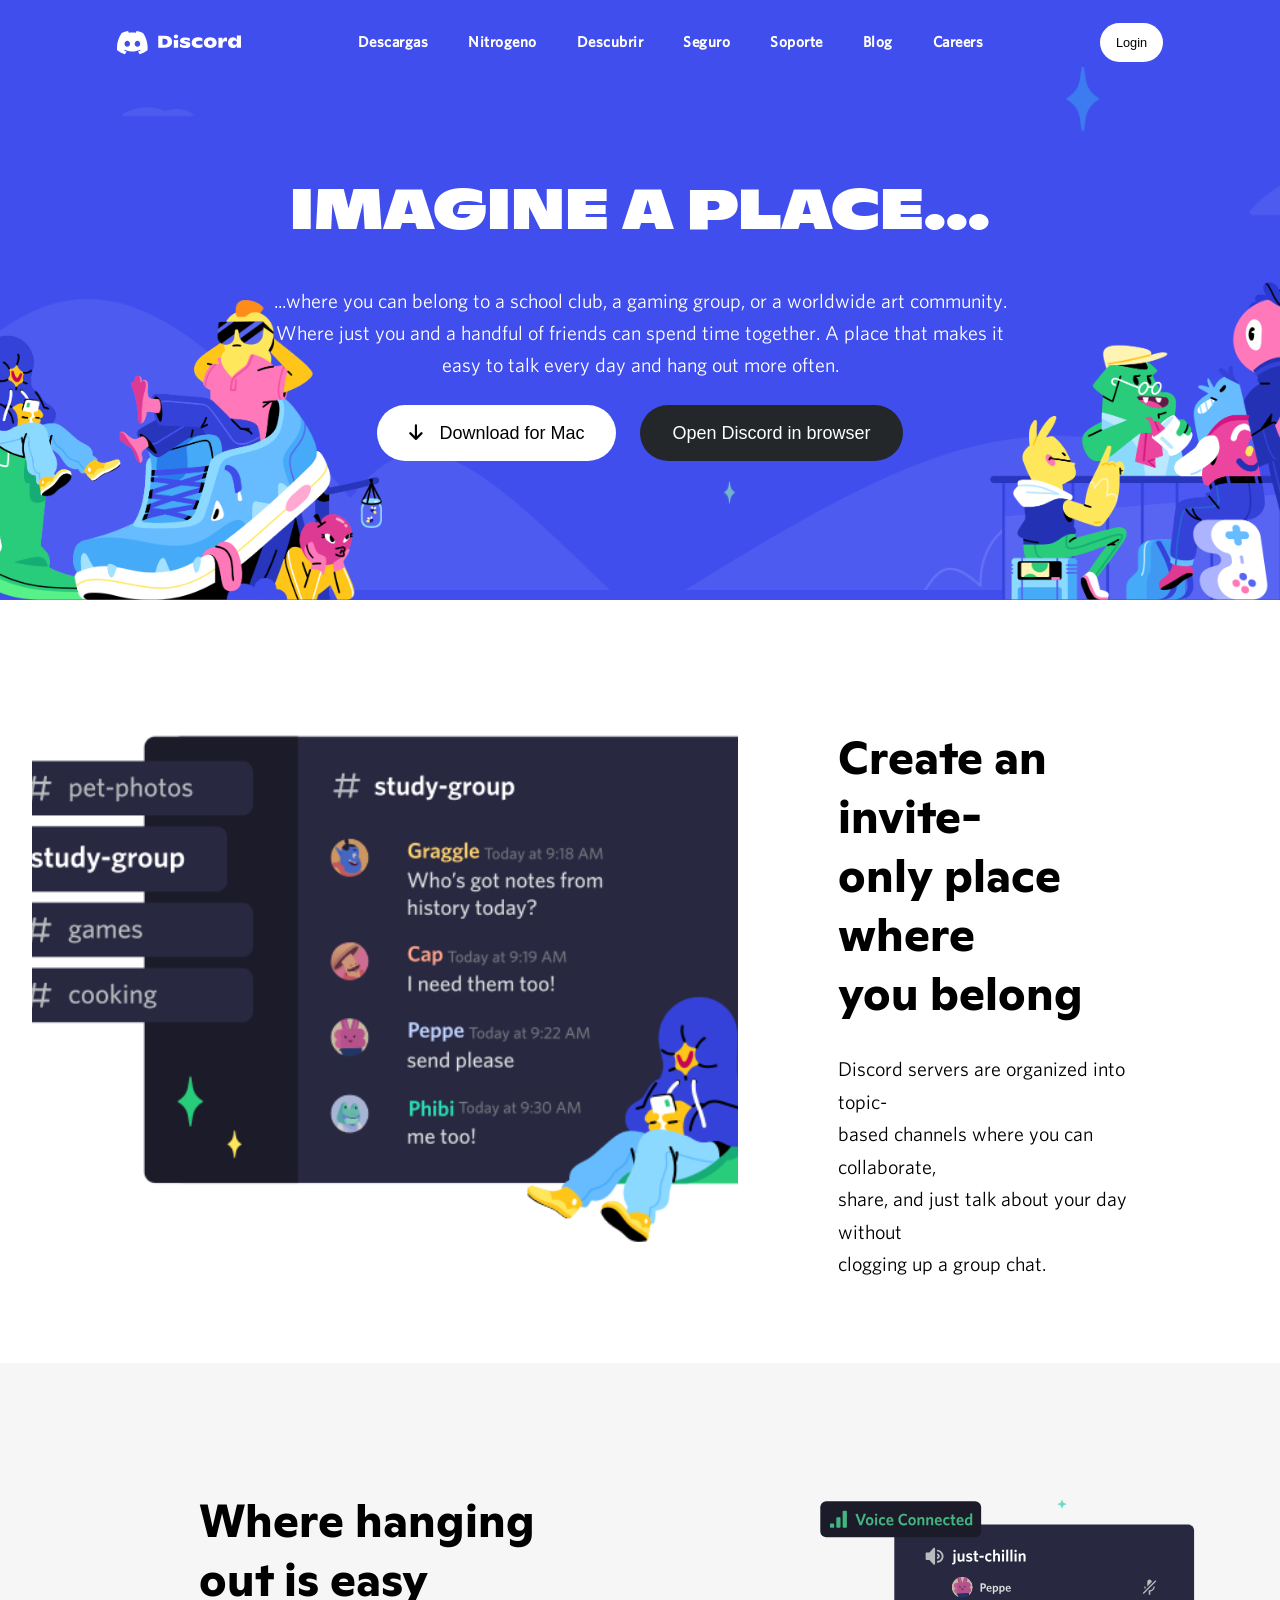
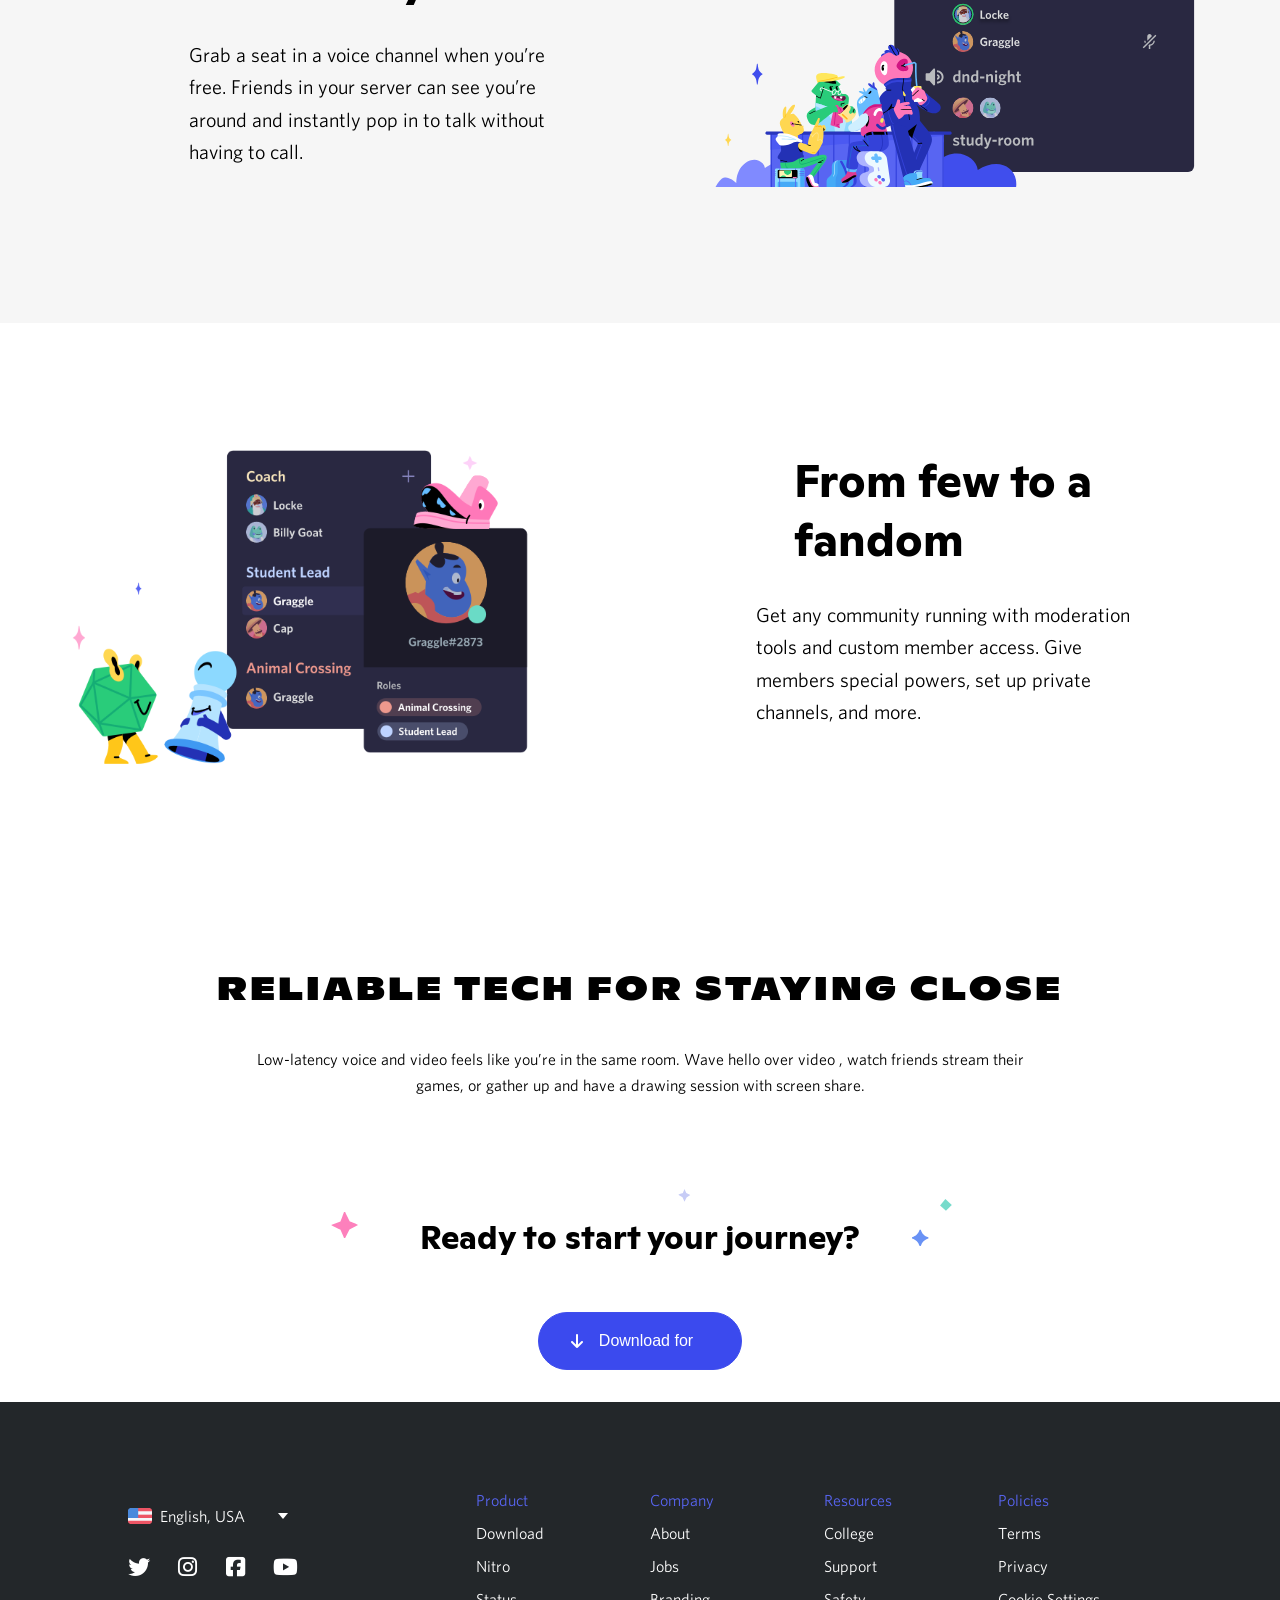
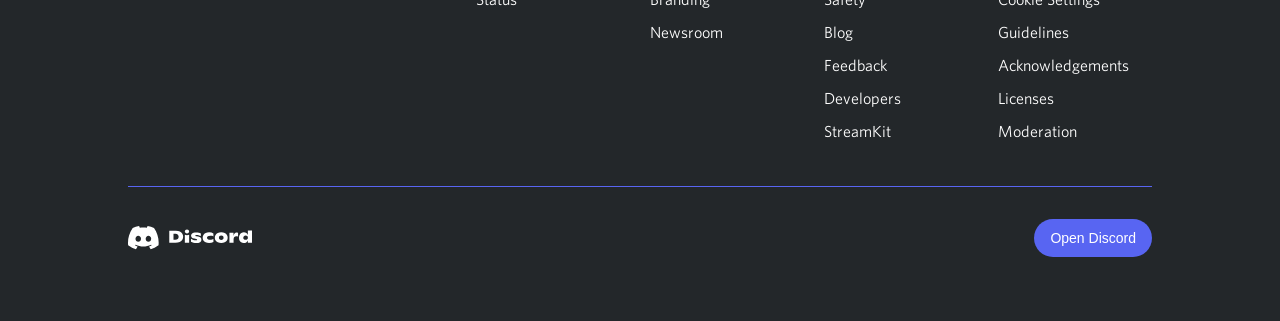
==== commit 7fc529b1: "dsadsad" ====
--- a/Discord-223193/index.html
+++ b/Discord-223193/index.html
@@ -68,11 +68,11 @@
 
         <div>
           <ul>
-            <li><a href="">Download</a></li>
-            <li><a href="">Nitro</a></li>
-            <li><a href="">Discover</a></li>
-            <li><a href="">Safety</a></li>
-            <li><a href="./pages/support.html">Support</a></li>
+            <li><a href="">Descargas</a></li>
+            <li><a href="">Nitrogeno</a></li>
+            <li><a href="">Descubrir</a></li>
+            <li><a href="">Seguro</a></li>
+            <li><a href="./pages/support.html">Soporte</a></li>
             <li><a href="">Blog</a></li>
             <li><a href="">Careers</a></li>
           </ul>
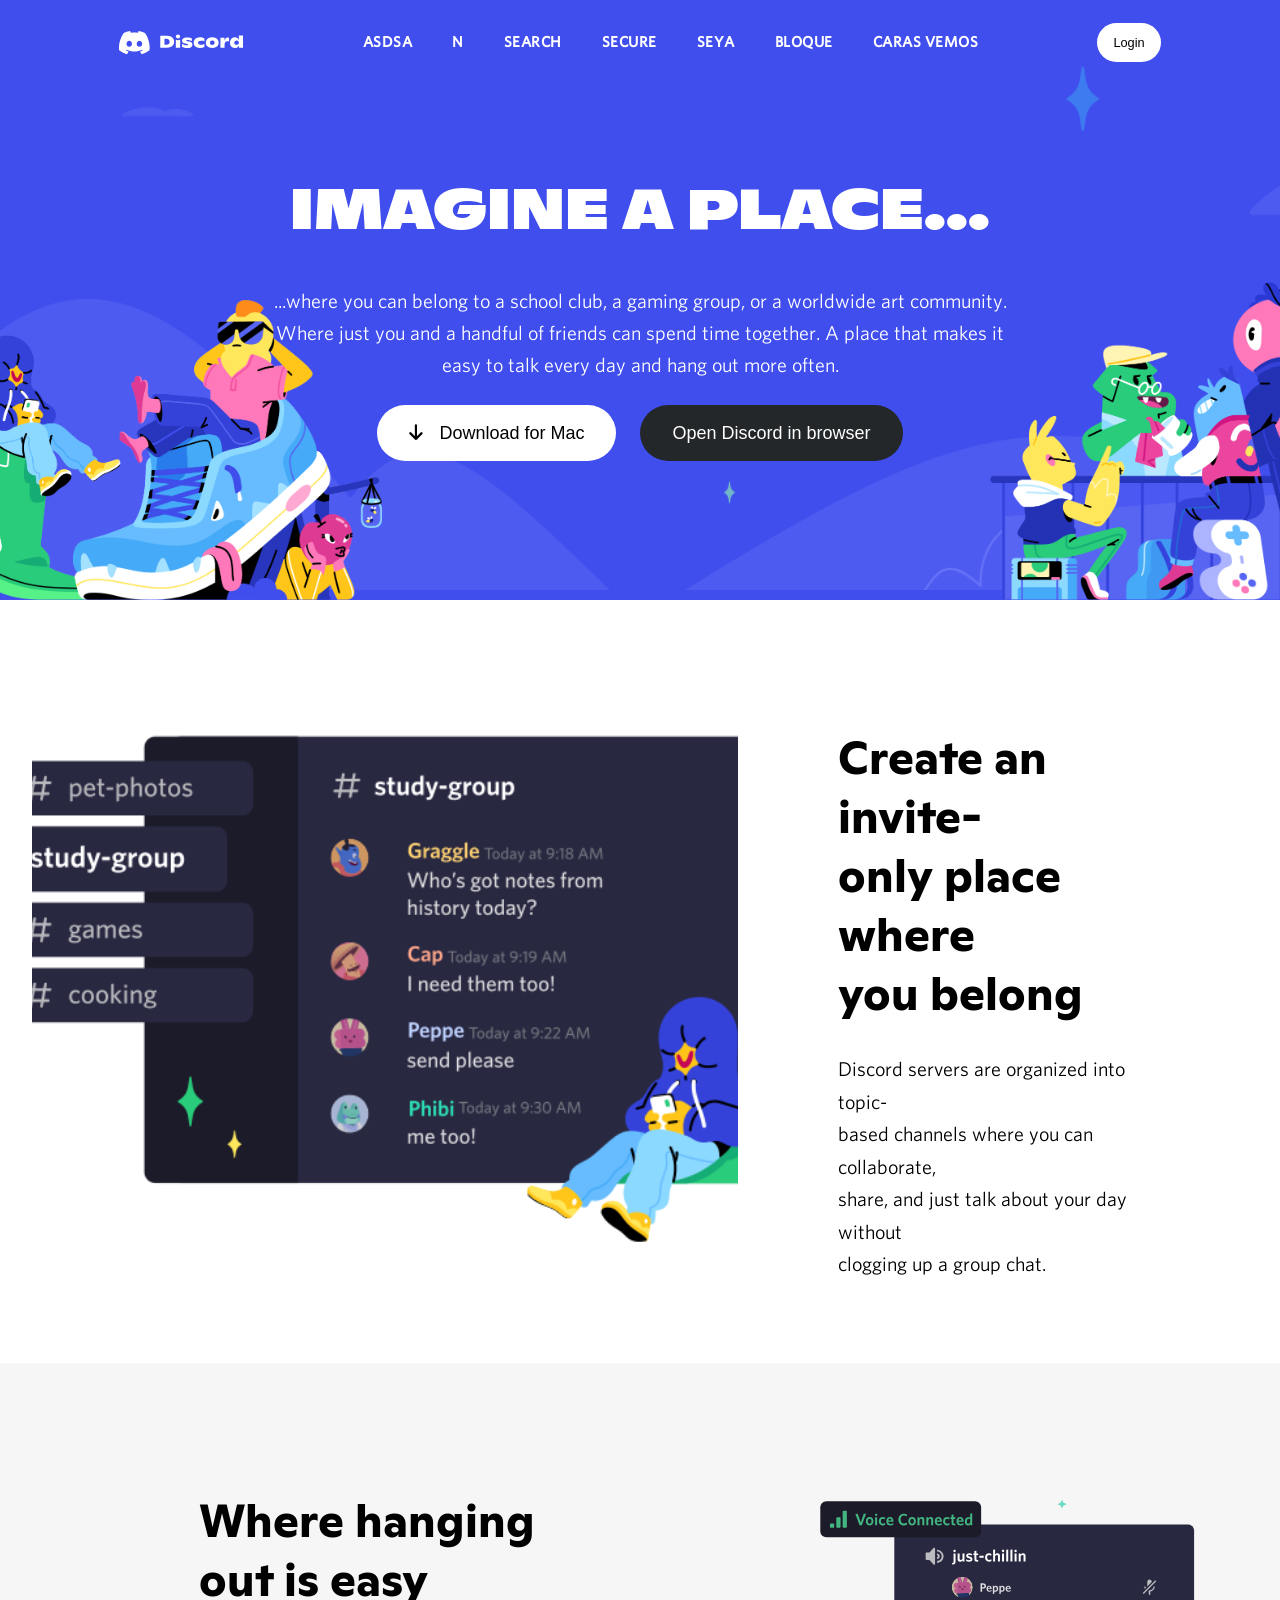
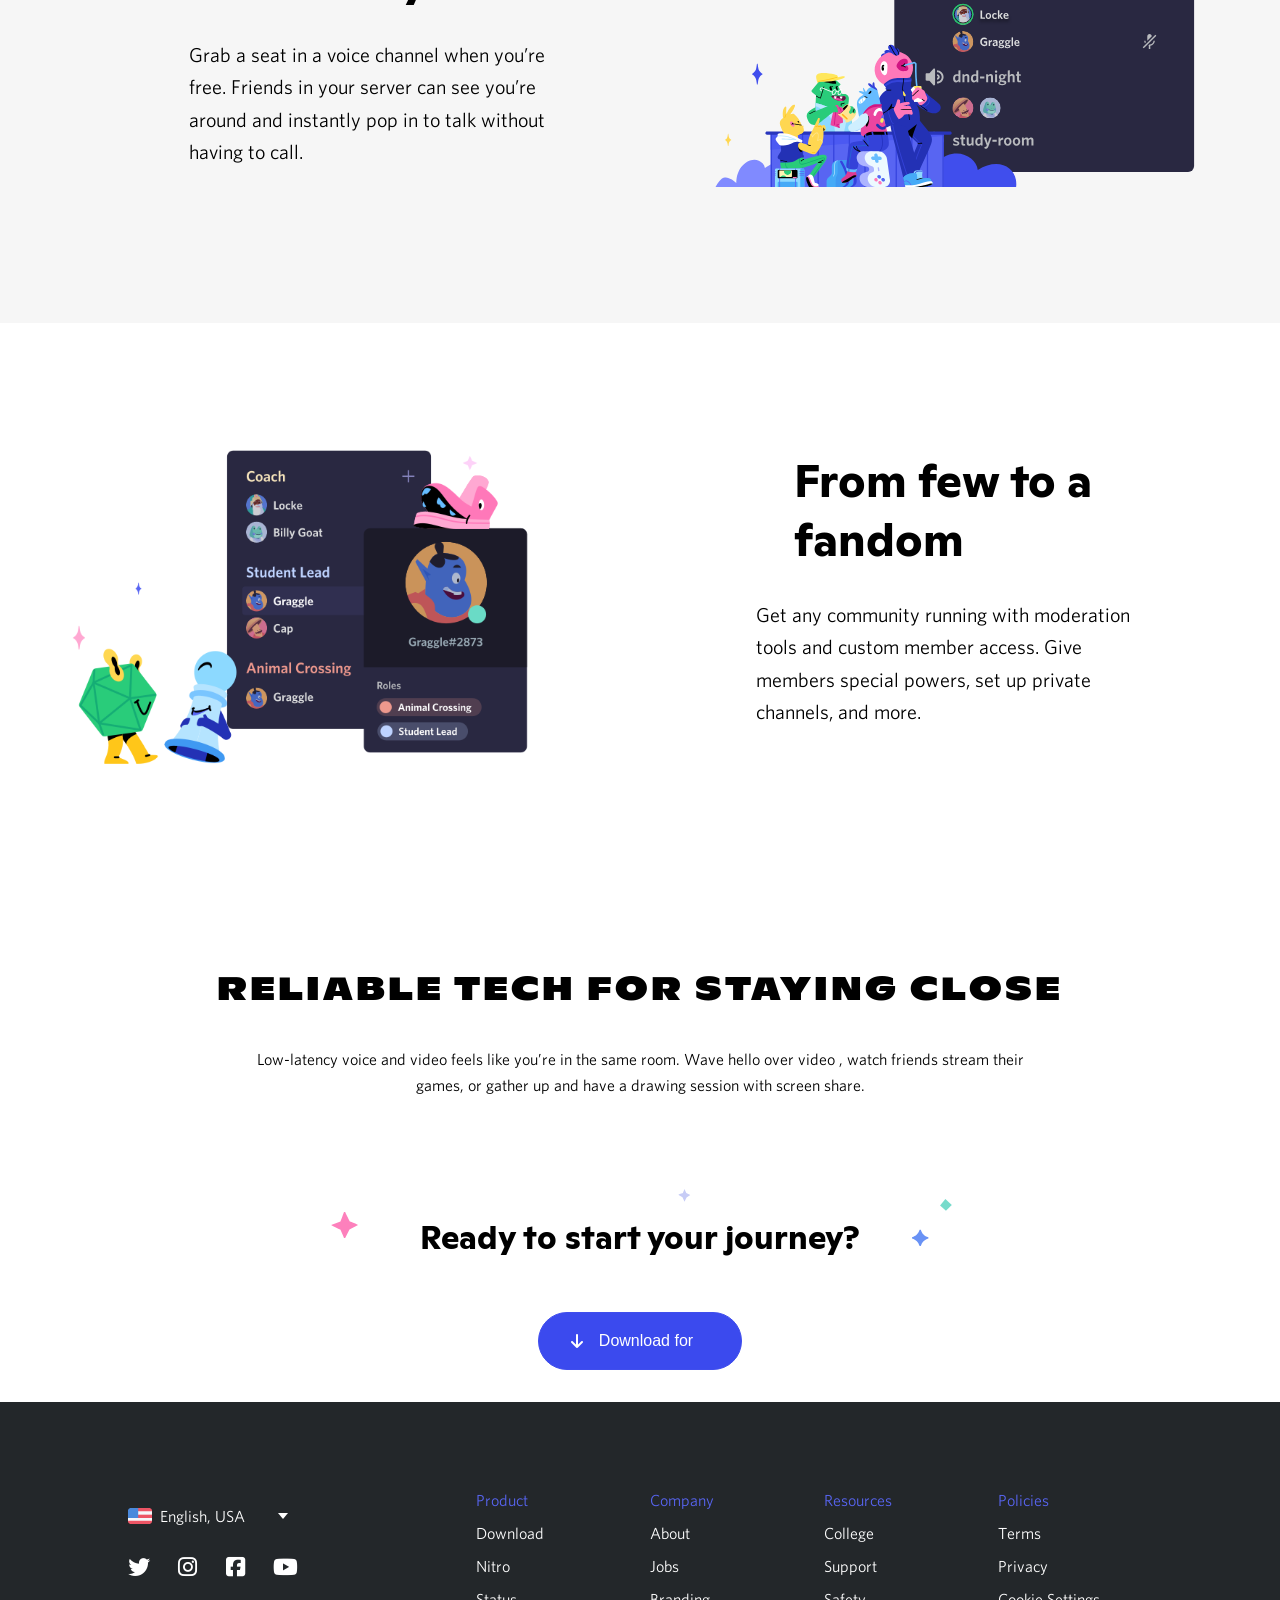
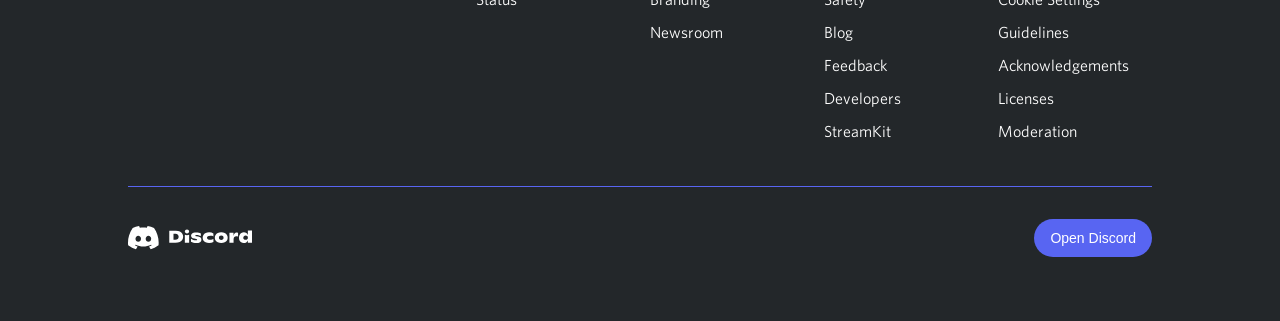
==== commit 18694594: "index actualizado" ====
--- a/Discord-223193/index.html
+++ b/Discord-223193/index.html
@@ -68,13 +68,13 @@
 
         <div>
           <ul>
-            <li><a href="">Descargas</a></li>
-            <li><a href="">Nitrogeno</a></li>
-            <li><a href="">Descubrir</a></li>
-            <li><a href="">Seguro</a></li>
-            <li><a href="./pages/support.html">Soporte</a></li>
-            <li><a href="">Blog</a></li>
-            <li><a href="">Careers</a></li>
+            <li><a href="">ASDSA</a></li>
+            <li><a href="">N</a></li>
+            <li><a href="">SEARCH</a></li>
+            <li><a href="">SECURE</a></li>
+            <li><a href="./pages/support.html">SEYA</a></li>
+            <li><a href="">BLOQUE</a></li>
+            <li><a href="">CARAS VEMOS</a></li>
           </ul>
         </div>
 
